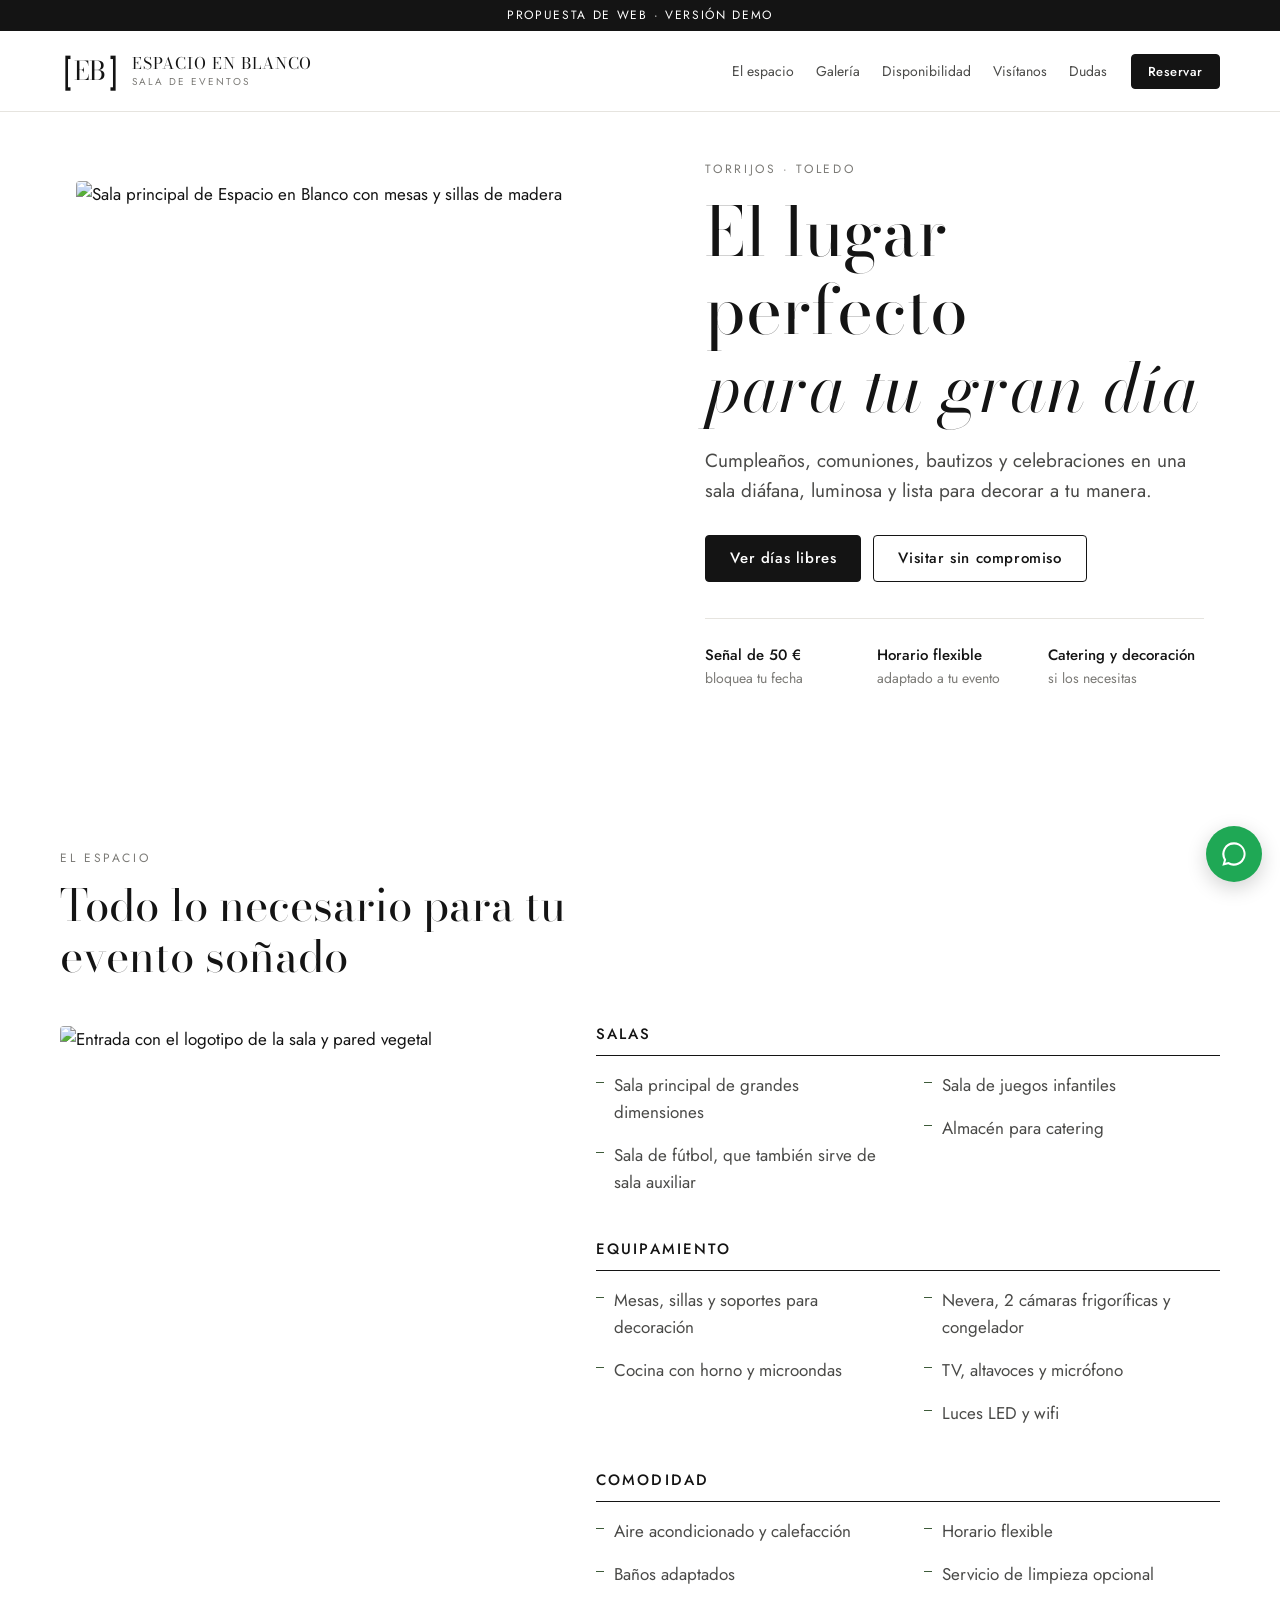
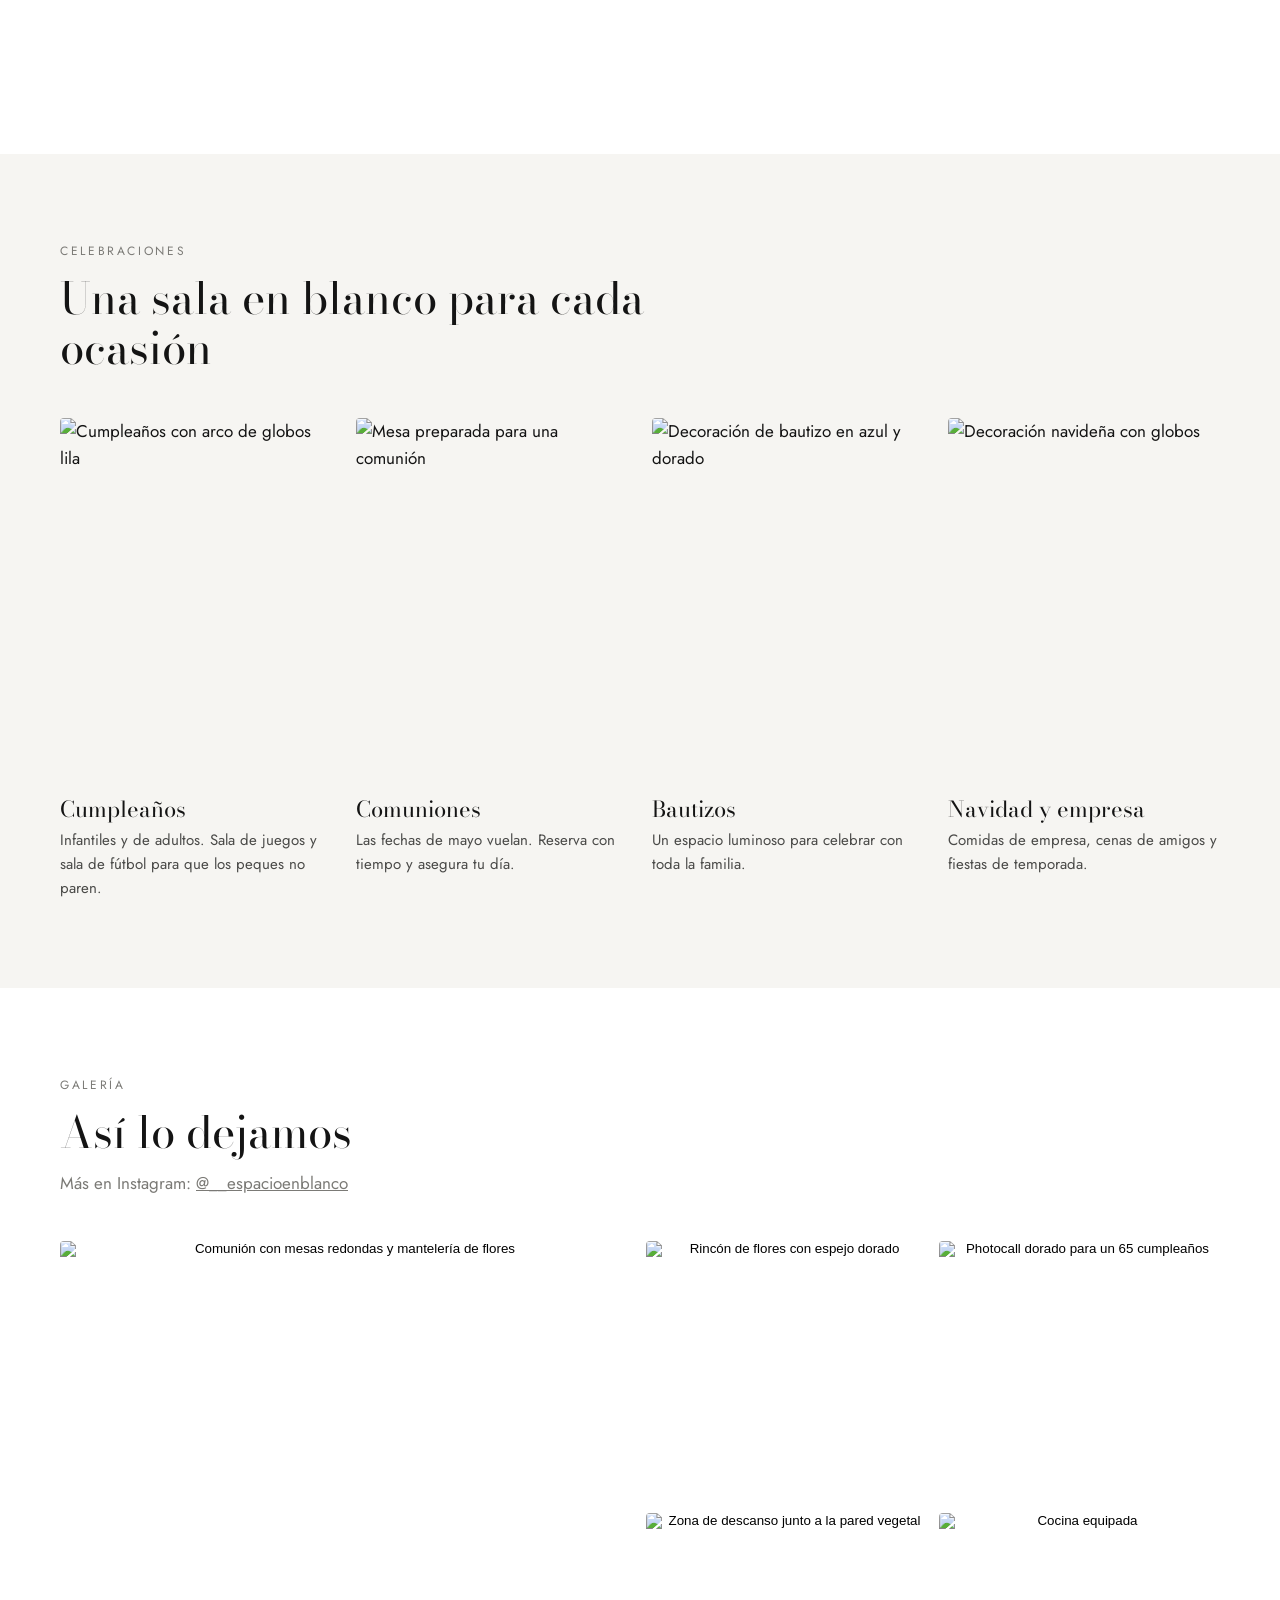
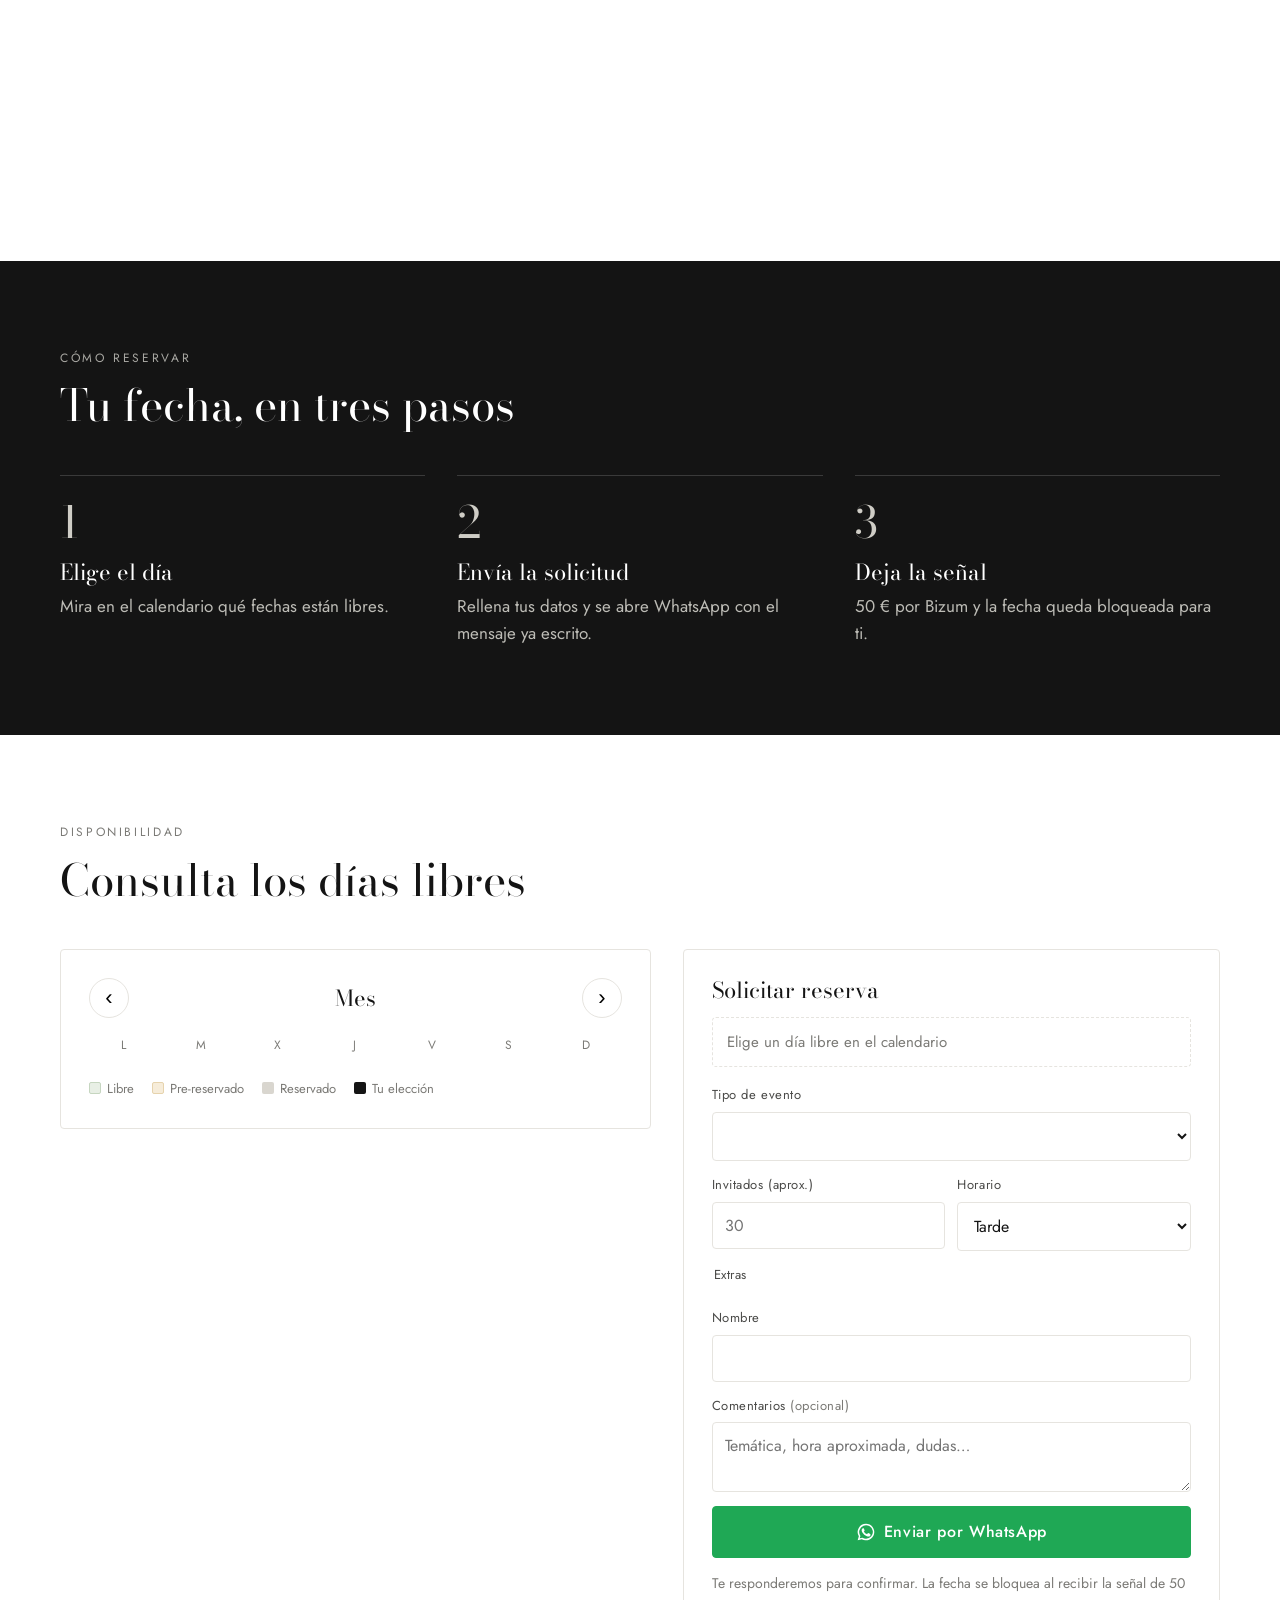
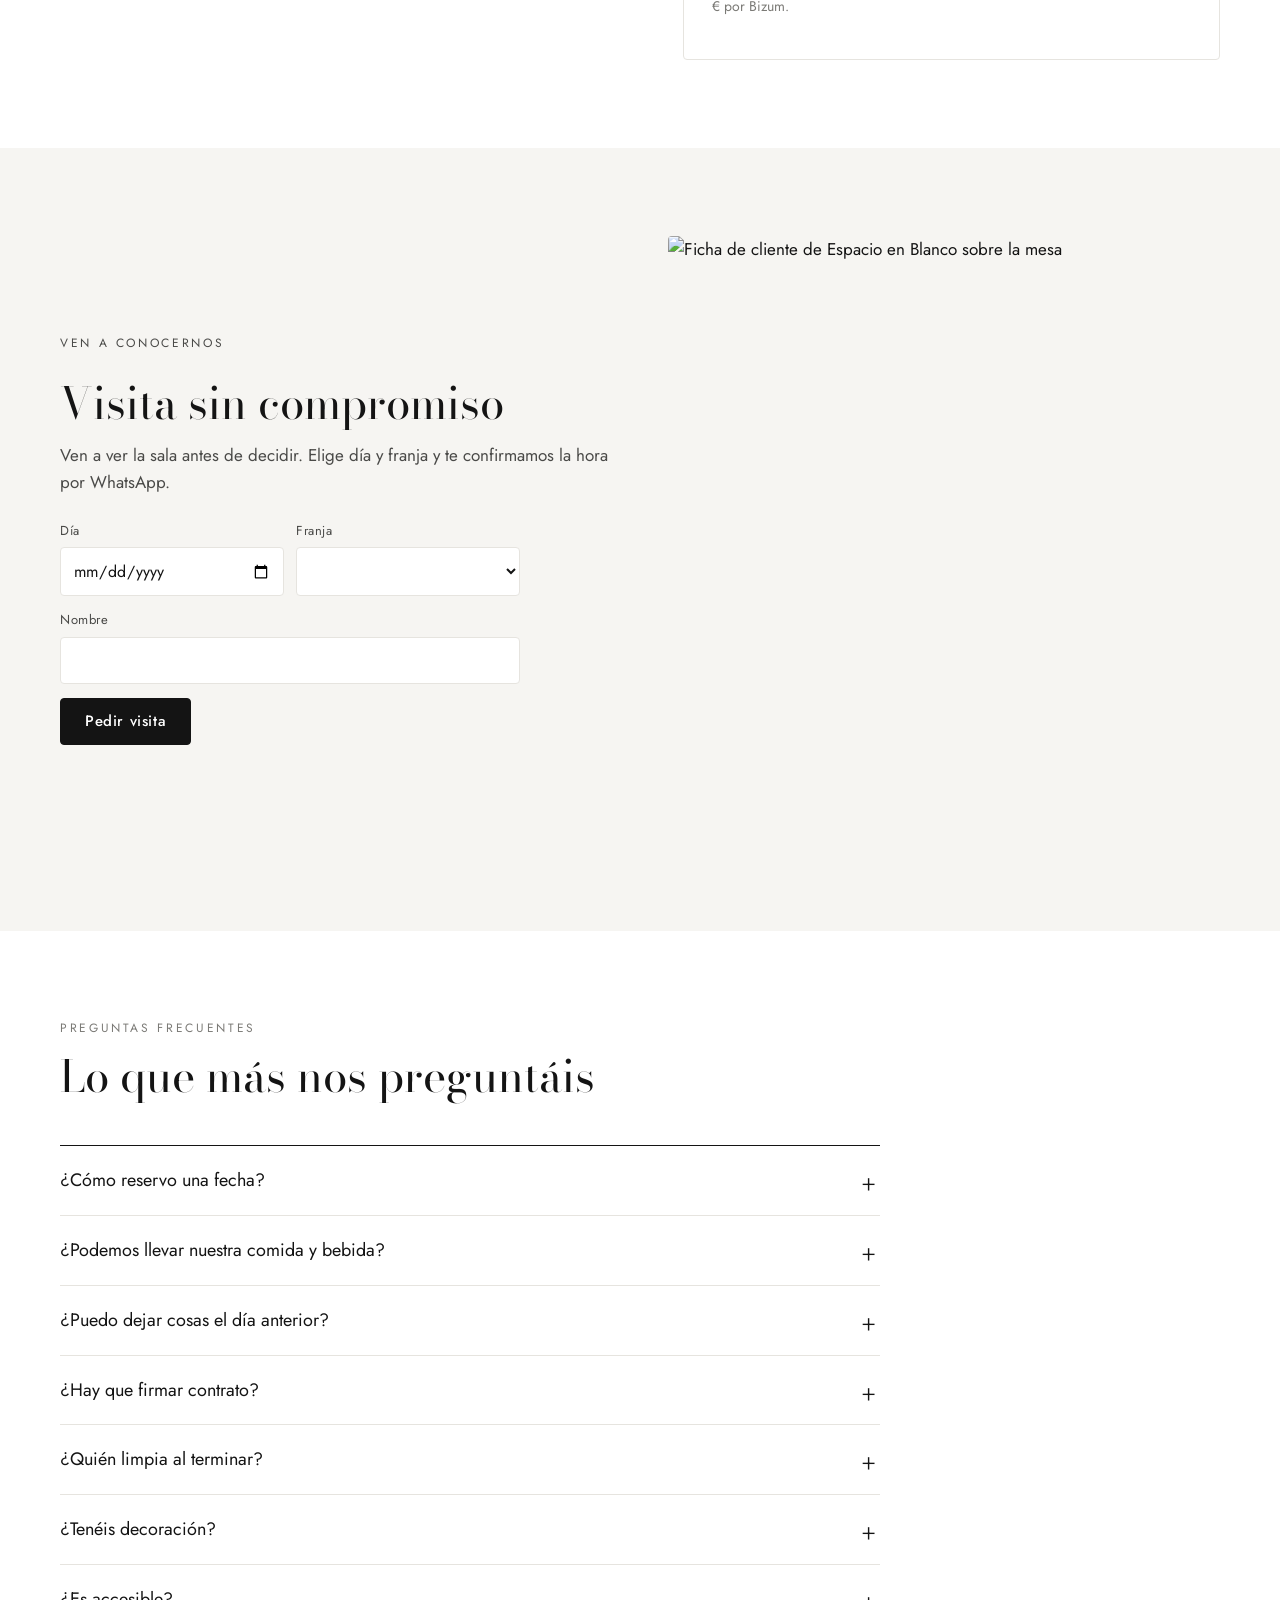
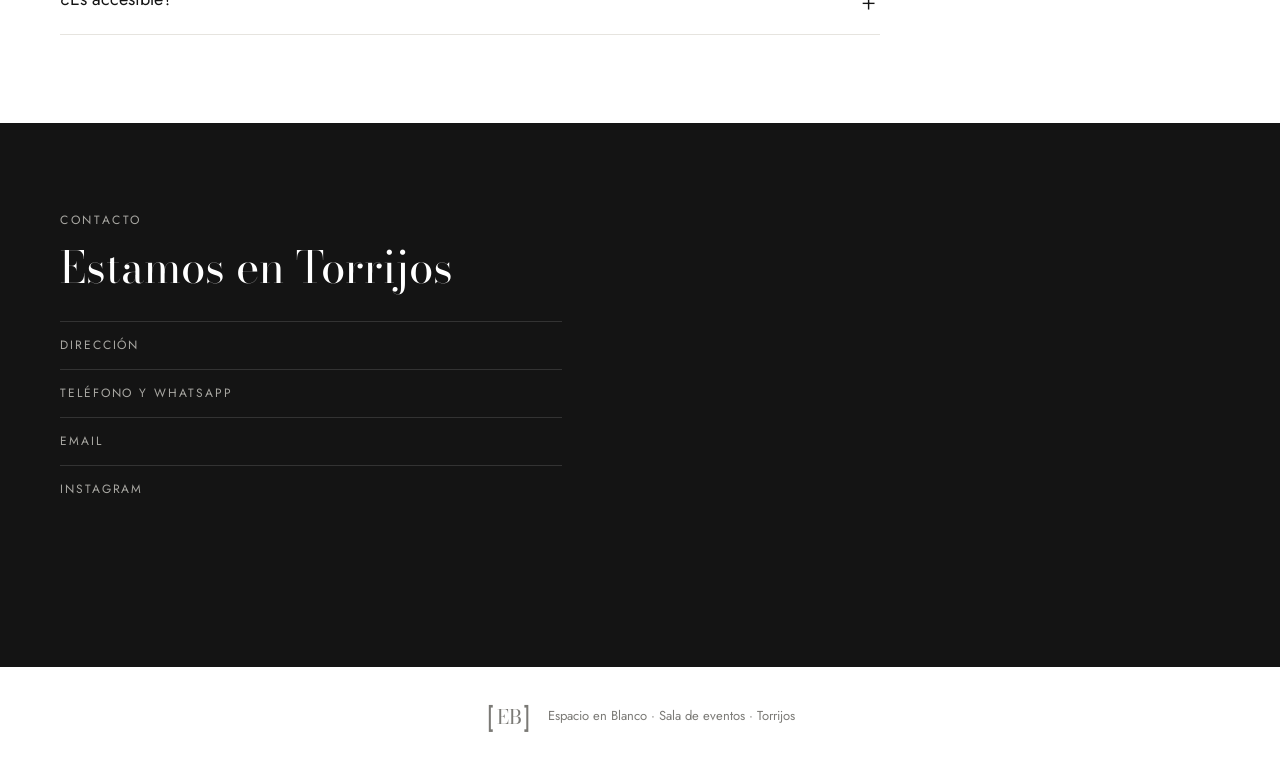
==== index.html @ 79f11a07 "Add files via upload" ====
<!doctype html>
<html lang="es">
<head>
  <meta charset="utf-8">
  <meta name="viewport" content="width=device-width, initial-scale=1">
  <title>Espacio en Blanco · Sala de eventos en Torrijos</title>
  <meta name="description" content="Sala de eventos en Torrijos (Toledo) para cumpleaños, comuniones, bautizos y celebraciones. Consulta los días libres y reserva por WhatsApp.">
  <meta property="og:title" content="Espacio en Blanco · Sala de eventos en Torrijos">
  <meta property="og:description" content="Consulta los días libres y reserva tu fecha por WhatsApp.">
  <meta property="og:image" content="img/entrada.jpg">
  <link rel="icon" href="data:image/svg+xml,%3Csvg xmlns='http://www.w3.org/2000/svg' viewBox='0 0 64 64'%3E%3Crect width='64' height='64' fill='white'/%3E%3Cpath d='M14 10h10v6h-4v32h4v6H14zM50 10H40v6h4v32h-4v6h10z' fill='%23111'/%3E%3C/svg%3E">
  <link rel="preconnect" href="https://fonts.googleapis.com">
  <link rel="preconnect" href="https://fonts.gstatic.com" crossorigin>
  <link href="https://fonts.googleapis.com/css2?family=Bodoni+Moda:ital,opsz,wght@0,6..96,400;0,6..96,500;1,6..96,400&family=Jost:wght@300;400;500&display=swap" rel="stylesheet">
  <link rel="stylesheet" href="styles.css">
</head>
<body>

  <div class="demo-bar" id="demoBar">Propuesta de web · versión demo</div>

  <header class="top">
    <a href="#inicio" class="brand" aria-label="Espacio en Blanco, inicio">
      <span class="brand-mark"><span class="br">[</span>EB<span class="br">]</span></span>
      <span class="brand-text">Espacio en Blanco<small>Sala de eventos</small></span>
    </a>
    <nav class="nav" id="nav">
      <a href="#espacio">El espacio</a>
      <a href="#galeria">Galería</a>
      <a href="#disponibilidad">Disponibilidad</a>
      <a href="#visita">Visítanos</a>
      <a href="#faq">Dudas</a>
    </nav>
    <a href="#disponibilidad" class="btn btn-dark btn-sm">Reservar</a>
  </header>

  <main>
    <!-- HERO -->
    <section class="hero" id="inicio">
      <div class="hero-img"><img src="img/sala-principal.jpg" alt="Sala principal de Espacio en Blanco con mesas y sillas de madera"></div>
      <div class="hero-copy">
        <p class="eyebrow">Torrijos · Toledo</p>
        <h1>El lugar perfecto<br><em>para tu gran día</em></h1>
        <p class="lead">Cumpleaños, comuniones, bautizos y celebraciones en una sala diáfana, luminosa y lista para decorar a tu manera.</p>
        <div class="hero-ctas">
          <a href="#disponibilidad" class="btn btn-dark">Ver días libres</a>
          <a href="#visita" class="btn btn-line">Visitar sin compromiso</a>
        </div>
        <ul class="hero-facts">
          <li><strong>Señal de <span data-senal>50</span> €</strong>bloquea tu fecha</li>
          <li><strong>Horario flexible</strong>adaptado a tu evento</li>
          <li><strong>Catering y decoración</strong>si los necesitas</li>
        </ul>
      </div>
    </section>

    <!-- EL ESPACIO -->
    <section class="section" id="espacio">
      <div class="section-head">
        <p class="eyebrow">El espacio</p>
        <h2>Todo lo necesario para tu evento soñado</h2>
      </div>
      <div class="espacio-grid">
        <figure class="espacio-photo"><img src="img/entrada.jpg" alt="Entrada con el logotipo de la sala y pared vegetal" loading="lazy"></figure>
        <div class="features">
          <div class="feature-group">
            <h3>Salas</h3>
            <ul>
              <li>Sala principal de grandes dimensiones</li>
              <li>Sala de fútbol, que también sirve de sala auxiliar</li>
              <li>Sala de juegos infantiles</li>
              <li>Almacén para catering</li>
            </ul>
          </div>
          <div class="feature-group">
            <h3>Equipamiento</h3>
            <ul>
              <li>Mesas, sillas y soportes para decoración</li>
              <li>Cocina con horno y microondas</li>
              <li>Nevera, 2 cámaras frigoríficas y congelador</li>
              <li>TV, altavoces y micrófono</li>
              <li>Luces LED y wifi</li>
            </ul>
          </div>
          <div class="feature-group">
            <h3>Comodidad</h3>
            <ul>
              <li>Aire acondicionado y calefacción</li>
              <li>Baños adaptados</li>
              <li>Horario flexible</li>
              <li>Servicio de limpieza opcional</li>
            </ul>
          </div>
        </div>
      </div>
    </section>

    <!-- EVENTOS -->
    <section class="section section-tint">
      <div class="section-head">
        <p class="eyebrow">Celebraciones</p>
        <h2>Una sala en blanco para cada ocasión</h2>
      </div>
      <div class="eventos">
        <article class="evento">
          <img src="img/cumple-lila.jpg" alt="Cumpleaños con arco de globos lila" loading="lazy">
          <h3>Cumpleaños</h3>
          <p>Infantiles y de adultos. Sala de juegos y sala de fútbol para que los peques no paren.</p>
        </article>
        <article class="evento">
          <img src="img/mesa-comunion.jpg" alt="Mesa preparada para una comunión" loading="lazy">
          <h3>Comuniones</h3>
          <p>Las fechas de mayo vuelan. Reserva con tiempo y asegura tu día.</p>
        </article>
        <article class="evento">
          <img src="img/bautizo.jpg" alt="Decoración de bautizo en azul y dorado" loading="lazy">
          <h3>Bautizos</h3>
          <p>Un espacio luminoso para celebrar con toda la familia.</p>
        </article>
        <article class="evento">
          <img src="img/navidad.jpg" alt="Decoración navideña con globos" loading="lazy">
          <h3>Navidad y empresa</h3>
          <p>Comidas de empresa, cenas de amigos y fiestas de temporada.</p>
        </article>
      </div>
    </section>

    <!-- GALERÍA -->
    <section class="section" id="galeria">
      <div class="section-head">
        <p class="eyebrow">Galería</p>
        <h2>Así lo dejamos</h2>
        <p class="muted">Más en Instagram: <a href="https://www.instagram.com/__espacioenblanco" target="_blank" rel="noopener">@__espacioenblanco</a></p>
      </div>
      <div class="gallery" id="gallery">
        <button class="g g-wide" data-full="img/comunion-mesas.jpg"><img src="img/comunion-mesas.jpg" alt="Comunión con mesas redondas y mantelería de flores" loading="lazy"></button>
        <button class="g" data-full="img/rincon-flores.jpg"><img src="img/rincon-flores.jpg" alt="Rincón de flores con espejo dorado" loading="lazy"></button>
        <button class="g" data-full="img/65-cumple.jpg"><img src="img/65-cumple.jpg" alt="Photocall dorado para un 65 cumpleaños" loading="lazy"></button>
        <button class="g" data-full="img/pared-verde.jpg"><img src="img/pared-verde.jpg" alt="Zona de descanso junto a la pared vegetal" loading="lazy"></button>
        <button class="g" data-full="img/cocina.jpg"><img src="img/cocina.jpg" alt="Cocina equipada" loading="lazy"></button>
      </div>
    </section>

    <!-- CÓMO RESERVAR -->
    <section class="section section-dark">
      <div class="section-head">
        <p class="eyebrow">Cómo reservar</p>
        <h2>Tu fecha, en tres pasos</h2>
      </div>
      <ol class="steps">
        <li><span class="num">1</span><h3>Elige el día</h3><p>Mira en el calendario qué fechas están libres.</p></li>
        <li><span class="num">2</span><h3>Envía la solicitud</h3><p>Rellena tus datos y se abre WhatsApp con el mensaje ya escrito.</p></li>
        <li><span class="num">3</span><h3>Deja la señal</h3><p><span data-senal>50</span> € por Bizum y la fecha queda bloqueada para ti.</p></li>
      </ol>
    </section>

    <!-- DISPONIBILIDAD + RESERVA -->
    <section class="section" id="disponibilidad">
      <div class="section-head">
        <p class="eyebrow">Disponibilidad</p>
        <h2>Consulta los días libres</h2>
      </div>

      <div class="booking">
        <div class="cal-card">
          <div class="cal-head">
            <button class="cal-nav" id="prevMonth" aria-label="Mes anterior">‹</button>
            <h3 id="calTitle">Mes</h3>
            <button class="cal-nav" id="nextMonth" aria-label="Mes siguiente">›</button>
          </div>
          <div class="cal-grid cal-dow">
            <span>L</span><span>M</span><span>X</span><span>J</span><span>V</span><span>S</span><span>D</span>
          </div>
          <div class="cal-grid" id="calDays" role="grid"></div>
          <div class="cal-legend">
            <span><i class="dot free"></i>Libre</span>
            <span><i class="dot hold"></i>Pre-reservado</span>
            <span><i class="dot busy"></i>Reservado</span>
            <span><i class="dot sel"></i>Tu elección</span>
          </div>
          <p class="cal-status" id="calStatus" aria-live="polite"></p>
        </div>

        <form class="form-card" id="bookingForm" novalidate>
          <h3>Solicitar reserva</h3>
          <div class="chosen" id="chosenDate">Elige un día libre en el calendario</div>

          <label>Tipo de evento
            <select name="tipo" id="tipo" required></select>
          </label>
          <div class="row2">
            <label>Invitados (aprox.)
              <input type="number" name="invitados" min="1" max="300" inputmode="numeric" placeholder="30" required>
            </label>
            <label>Horario
              <select name="horario">
                <option>Mañana</option><option selected>Tarde</option><option>Noche</option><option>Todo el día</option>
              </select>
            </label>
          </div>

          <fieldset>
            <legend>Extras</legend>
            <div id="extras"></div>
          </fieldset>

          <label>Nombre
            <input type="text" name="nombre" autocomplete="name" required>
          </label>
          <label>Comentarios <span class="opt">(opcional)</span>
            <textarea name="comentarios" rows="2" placeholder="Temática, hora aproximada, dudas…"></textarea>
          </label>

          <p class="form-error" id="formError" role="alert"></p>
          <button type="submit" class="btn btn-wa">
            <svg viewBox="0 0 24 24" aria-hidden="true"><path fill="currentColor" d="M12 2a10 10 0 0 0-8.6 15.1L2 22l5-1.3A10 10 0 1 0 12 2Zm0 18.2a8.2 8.2 0 0 1-4.2-1.2l-.3-.2-3 .8.8-2.9-.2-.3A8.2 8.2 0 1 1 12 20.2Zm4.5-6.1c-.2-.1-1.5-.7-1.7-.8-.2-.1-.4-.1-.6.1l-.8 1c-.1.2-.3.2-.5.1a6.7 6.7 0 0 1-3.3-2.9c-.3-.4.2-.4.7-1.4.1-.2 0-.3 0-.4l-.8-1.8c-.2-.5-.4-.4-.6-.4h-.5a1 1 0 0 0-.7.3 3 3 0 0 0-.9 2.2 5.2 5.2 0 0 0 1.1 2.7 11.8 11.8 0 0 0 4.5 4c1.7.7 2.3.8 3.2.6.5-.1 1.5-.6 1.7-1.2.2-.6.2-1.1.1-1.2l-.4-.2Z"/></svg>
            Enviar por WhatsApp
          </button>
          <p class="small muted">Te responderemos para confirmar. La fecha se bloquea al recibir la señal de <span data-senal>50</span> € por Bizum.</p>
        </form>
      </div>
    </section>

    <!-- VISITA -->
    <section class="section section-tint" id="visita">
      <div class="visita">
        <div>
          <p class="eyebrow">Ven a conocernos</p>
          <h2>Visita sin compromiso</h2>
          <p>Ven a ver la sala antes de decidir. Elige día y franja y te confirmamos la hora por WhatsApp.</p>
          <form class="visit-form" id="visitForm">
            <div class="row2">
              <label>Día
                <input type="date" name="dia" id="visitDate" required>
              </label>
              <label>Franja
                <select name="franja" id="visitSlot"></select>
              </label>
            </div>
            <label>Nombre
              <input type="text" name="nombre" autocomplete="name" required>
            </label>
            <button type="submit" class="btn btn-dark">Pedir visita</button>
          </form>
        </div>
        <figure><img src="img/contrato.jpg" alt="Ficha de cliente de Espacio en Blanco sobre la mesa" loading="lazy"></figure>
      </div>
    </section>

    <!-- FAQ -->
    <section class="section" id="faq">
      <div class="section-head">
        <p class="eyebrow">Preguntas frecuentes</p>
        <h2>Lo que más nos preguntáis</h2>
      </div>
      <div class="faq">
        <details><summary>¿Cómo reservo una fecha?</summary><p>Elige un día libre en el calendario y envía la solicitud. Se abre WhatsApp con tus datos. Al recibir la señal de <span data-senal>50</span> € por Bizum, la fecha queda bloqueada para ti.</p></details>
        <details><summary>¿Podemos llevar nuestra comida y bebida?</summary><p>Sí. Tienes cocina con horno y microondas, nevera, dos cámaras frigoríficas y congelador. Si lo prefieres, te ponemos en contacto con nuestro catering colaborador.</p></details>
        <details><summary>¿Puedo dejar cosas el día anterior?</summary><p>Sí, puedes usar el almacén la víspera. Márcalo como extra al reservar y lo dejamos anotado.</p></details>
        <details><summary>¿Hay que firmar contrato?</summary><p>Sí, hacemos las cosas bien: firmamos una ficha de cliente y contrato con los datos del evento.</p></details>
        <details><summary>¿Quién limpia al terminar?</summary><p>Puedes contratar nuestro servicio de limpieza para olvidarte de recoger.</p></details>
        <details><summary>¿Tenéis decoración?</summary><p>Sí. Tenemos soportes para decoración y montamos arcos de globos, photocalls y temáticas. Pídelo al reservar.</p></details>
        <details><summary>¿Es accesible?</summary><p>Sí, los baños están adaptados para personas con movilidad reducida.</p></details>
      </div>
    </section>

    <!-- CONTACTO -->
    <section class="section section-dark contacto" id="contacto">
      <div class="contacto-grid">
        <div>
          <p class="eyebrow">Contacto</p>
          <h2>Estamos en Torrijos</h2>
          <ul class="contact-list">
            <li><span>Dirección</span><a data-maps target="_blank" rel="noopener" href="#"><span data-dir></span></a></li>
            <li><span>Teléfono y WhatsApp</span><a data-tel href="#"></a></li>
            <li><span>Email</span><a data-mail href="#"></a></li>
            <li><span>Instagram</span><a data-ig target="_blank" rel="noopener" href="#"></a></li>
          </ul>
        </div>
        <div class="map">
          <iframe title="Mapa de Espacio en Blanco" loading="lazy" referrerpolicy="no-referrer-when-downgrade"
            src="https://www.google.com/maps?q=C%2F%20Oca%C3%B1a%201%2C%2045500%20Torrijos%2C%20Toledo&output=embed"></iframe>
        </div>
      </div>
    </section>
  </main>

  <footer class="foot">
    <span class="brand-mark sm"><span class="br">[</span>EB<span class="br">]</span></span>
    <p>Espacio en Blanco · Sala de eventos · Torrijos</p>
  </footer>

  <a class="wa-float" id="waFloat" href="#" aria-label="Escríbenos por WhatsApp" target="_blank" rel="noopener">
    <svg viewBox="0 0 24 24" aria-hidden="true"><path fill="currentColor" d="M12 2a10 10 0 0 0-8.6 15.1L2 22l5-1.3A10 10 0 1 0 12 2Zm0 18.2a8.2 8.2 0 0 1-4.2-1.2l-.3-.2-3 .8.8-2.9-.2-.3A8.2 8.2 0 1 1 12 20.2Z"/></svg>
  </a>

  <dialog class="lightbox" id="lightbox">
    <button class="lb-close" aria-label="Cerrar">×</button>
    <img alt="">
  </dialog>

  <script src="config.js"></script>
  <script src="app.js"></script>
</body>
</html>
---- styles.css ----
:root {
  --ink: #141414;
  --ink-2: #4a4a48;
  --muted: #7b7a76;
  --paper: #ffffff;
  --tint: #f6f5f2;
  --line: #e6e4df;
  --green: #3e5b3a;
  --green-soft: #e8efe5;
  --busy: #d9d6cf;
  --wa: #1fa855;
  --serif: "Bodoni Moda", "Didot", Georgia, serif;
  --sans: "Jost", system-ui, -apple-system, "Segoe UI", sans-serif;
  --radius: 4px;
  --max: 1160px;
}

* { box-sizing: border-box; }
html { scroll-behavior: smooth; scroll-padding-top: 88px; }
body {
  margin: 0;
  font-family: var(--sans);
  font-weight: 400;
  font-size: 17px;
  line-height: 1.6;
  color: var(--ink);
  background: var(--paper);
  -webkit-font-smoothing: antialiased;
}
img { display: block; max-width: 100%; }
a { color: inherit; }
h1, h2, h3 { font-family: var(--serif); font-weight: 400; line-height: 1.15; margin: 0; }
h2 { font-size: clamp(28px, 4.5vw, 44px); }
h3 { font-size: 22px; }
em { font-style: italic; }
.muted { color: var(--muted); }
.small { font-size: 14px; }
.eyebrow {
  font-size: 12px; letter-spacing: .22em; text-transform: uppercase;
  color: var(--muted); margin: 0 0 12px;
}

/* Demo bar */
.demo-bar {
  background: var(--ink); color: #fff; text-align: center;
  font-size: 12px; letter-spacing: .14em; text-transform: uppercase; padding: 6px 16px;
}
.demo-bar[hidden] { display: none; }

/* Header */
.top {
  position: sticky; top: 0; z-index: 20;
  display: flex; align-items: center; gap: 24px;
  padding: 12px max(16px, calc((100% - var(--max)) / 2));
  background: rgba(255,255,255,.94); backdrop-filter: blur(8px);
  border-bottom: 1px solid var(--line);
}
.brand { display: flex; align-items: center; gap: 12px; text-decoration: none; }
.brand-mark { font-family: var(--serif); font-size: 26px; letter-spacing: .02em; display: inline-flex; align-items: center; }
.brand-mark .br { font-family: var(--sans); font-weight: 500; font-size: 1.35em; transform: scaleX(.7); margin: 0 1px; }
.brand-mark.sm { font-size: 20px; }
.brand-text { font-family: var(--serif); font-size: 16px; line-height: 1.1; text-transform: uppercase; letter-spacing: .06em; }
.brand-text small { display: block; font-family: var(--sans); font-size: 10px; letter-spacing: .2em; color: var(--muted); margin-top: 3px; }
.nav { display: flex; gap: 22px; margin-left: auto; }
.nav a { text-decoration: none; font-size: 14px; color: var(--ink-2); }
.nav a:hover { color: var(--ink); }

/* Buttons */
.btn {
  display: inline-flex; align-items: center; justify-content: center; gap: 8px;
  font: 500 15px/1 var(--sans); letter-spacing: .04em;
  padding: 15px 24px; border-radius: var(--radius); border: 1px solid var(--ink);
  text-decoration: none; cursor: pointer; transition: background .15s, color .15s;
}
.btn-sm { padding: 10px 16px; font-size: 13px; }
.btn-dark { background: var(--ink); color: #fff; }
.btn-dark:hover { background: #333; }
.btn-line { background: transparent; color: var(--ink); }
.btn-line:hover { background: var(--ink); color: #fff; }
.btn-wa { background: var(--wa); border-color: var(--wa); color: #fff; width: 100%; font-size: 16px; }
.btn-wa:hover { background: #188b46; }
.btn-wa svg { width: 20px; height: 20px; }

/* Hero */
.hero {
  display: grid; grid-template-columns: 1.15fr 1fr; gap: 56px; align-items: center;
  max-width: var(--max); margin: 0 auto; padding: 48px 16px 72px;
}
.hero-img img { width: 100%; aspect-ratio: 4/3.4; object-fit: cover; border-radius: var(--radius); }
.hero h1 { font-size: clamp(40px, 6vw, 68px); margin-bottom: 20px; }
.hero h1 em { display: inline-block; }
.lead { font-size: 19px; color: var(--ink-2); max-width: 30em; margin: 0 0 28px; }
.hero-ctas { display: flex; flex-wrap: wrap; gap: 12px; margin-bottom: 36px; }
.hero-facts { list-style: none; margin: 0; padding: 24px 0 0; border-top: 1px solid var(--line); display: grid; grid-template-columns: repeat(3, 1fr); gap: 16px; }
.hero-facts li { font-size: 14px; color: var(--muted); }
.hero-facts strong { display: block; color: var(--ink); font-weight: 500; font-size: 15px; }

/* Sections */
.section { padding: 88px max(16px, calc((100% - var(--max)) / 2)); }
.section-tint { background: var(--tint); }
.section-dark { background: var(--ink); color: #fff; }
.section-dark .eyebrow { color: #a9a8a3; }
.section-head { margin-bottom: 44px; max-width: 640px; }
.section-head .muted { margin-top: 12px; }

/* Espacio */
.espacio-grid { display: grid; grid-template-columns: 1fr 1.3fr; gap: 56px; align-items: start; }
.espacio-photo img { width: 100%; aspect-ratio: 3/4; object-fit: cover; border-radius: var(--radius); }
.espacio-photo { margin: 0; }
.features { display: grid; gap: 36px; }
.feature-group h3 { font-size: 15px; font-family: var(--sans); font-weight: 500; letter-spacing: .14em; text-transform: uppercase; padding-bottom: 12px; border-bottom: 1px solid var(--ink); margin-bottom: 8px; }
.feature-group ul { list-style: none; padding: 0; margin: 0; columns: 2; column-gap: 32px; }
.feature-group li { padding: 8px 0 8px 18px; position: relative; break-inside: avoid; color: var(--ink-2); }
.feature-group li::before { content: ""; position: absolute; left: 0; top: 18px; width: 8px; height: 1px; background: var(--green); }

/* Eventos */
.eventos { display: grid; grid-template-columns: repeat(4, 1fr); gap: 24px; }
.evento img { width: 100%; aspect-ratio: 3/4; object-fit: cover; border-radius: var(--radius); margin-bottom: 16px; }
.evento h3 { margin-bottom: 6px; }
.evento p { margin: 0; color: var(--ink-2); font-size: 15px; }

/* Gallery */
.gallery { display: grid; grid-template-columns: repeat(4, 1fr); grid-auto-rows: 260px; gap: 12px; }
.g { padding: 0; border: 0; background: none; cursor: zoom-in; overflow: hidden; border-radius: var(--radius); }
.g img { width: 100%; height: 100%; object-fit: cover; transition: transform .4s; }
.g:hover img { transform: scale(1.03); }
.g-wide { grid-column: span 2; grid-row: span 2; }
.lightbox { border: 0; padding: 0; background: transparent; max-width: 92vw; max-height: 92vh; }
.lightbox::backdrop { background: rgba(10,10,10,.88); }
.lightbox img { max-width: 92vw; max-height: 88vh; object-fit: contain; }
.lb-close { position: fixed; top: 16px; right: 20px; font-size: 36px; color: #fff; background: none; border: 0; cursor: pointer; line-height: 1; }

/* Steps */
.steps { list-style: none; padding: 0; margin: 0; display: grid; grid-template-columns: repeat(3, 1fr); gap: 32px; }
.steps li { border-top: 1px solid #3a3a3a; padding-top: 24px; }
.steps .num { font-family: var(--serif); font-size: 44px; line-height: 1; display: block; margin-bottom: 16px; color: #cfcdc6; }
.steps h3 { margin-bottom: 8px; }
.steps p { margin: 0; color: #bdbcb6; }

/* Booking */
.booking { display: grid; grid-template-columns: 1.1fr 1fr; gap: 32px; align-items: start; }
.cal-card, .form-card { border: 1px solid var(--line); border-radius: var(--radius); padding: 28px; background: #fff; }
.cal-head { display: flex; align-items: center; justify-content: space-between; margin-bottom: 18px; }
.cal-head h3 { }
.cal-nav { width: 40px; height: 40px; border: 1px solid var(--line); background: #fff; border-radius: 50%; font-size: 22px; cursor: pointer; line-height: 1; }
.cal-nav:hover:not(:disabled) { border-color: var(--ink); }
.cal-nav:disabled { opacity: .3; cursor: default; }
.cal-grid { display: grid; grid-template-columns: repeat(7, 1fr); gap: 6px; }
.cal-dow span { text-align: center; font-size: 12px; letter-spacing: .1em; color: var(--muted); padding-bottom: 6px; }
.day {
  aspect-ratio: 1; display: flex; align-items: center; justify-content: center;
  border-radius: var(--radius); font: 400 15px var(--sans); border: 1px solid transparent; background: none; color: var(--ink);
}
.day.free { background: var(--green-soft); color: var(--green); cursor: pointer; border-color: #d5e2d0; }
.day.free:hover { border-color: var(--green); }
.day.busy { background: var(--busy); color: #8c8a84; text-decoration: line-through; }
.day.hold { background: #f6ecd9; color: #a07a35; }
.day.past { color: #c9c7c1; }
.day.today { font-weight: 500; }
.day.selected { background: var(--ink); color: #fff; border-color: var(--ink); }
.cal-legend { display: flex; gap: 18px; flex-wrap: wrap; margin-top: 18px; font-size: 13px; color: var(--muted); }
.dot { display: inline-block; width: 12px; height: 12px; border-radius: 2px; margin-right: 6px; vertical-align: -1px; }
.dot.free { background: var(--green-soft); border: 1px solid #c6d6c0; }
.dot.busy { background: var(--busy); }
.dot.hold { background: #f6ecd9; border: 1px solid #e6d3ad; }
.dot.sel { background: var(--ink); }

.cal-status { margin: 10px 0 0; font-size: 13px; color: var(--muted); }
.cal-status:empty { display: none; }
.form-card h3 { margin-bottom: 14px; }
.chosen { padding: 12px 14px; border: 1px dashed var(--line); border-radius: var(--radius); color: var(--muted); margin-bottom: 18px; font-size: 15px; }
.chosen.ok { border-style: solid; border-color: var(--ink); color: var(--ink); }
.chosen.warn { border-color: #c98a2b; color: #8a5a12; }
label { display: block; font-size: 13px; letter-spacing: .04em; color: var(--ink-2); margin-bottom: 14px; }
.opt { color: var(--muted); }
input, select, textarea {
  display: block; width: 100%; margin-top: 6px;
  font: 400 16px var(--sans); color: var(--ink);
  padding: 11px 12px; border: 1px solid var(--line); border-radius: var(--radius); background: #fff;
}
input:focus, select:focus, textarea:focus { outline: 2px solid var(--ink); outline-offset: -1px; border-color: var(--ink); }
.row2 { display: grid; grid-template-columns: 1fr 1fr; gap: 12px; }
fieldset { border: 0; padding: 0; margin: 0 0 14px; }
legend { font-size: 13px; letter-spacing: .04em; color: var(--ink-2); margin-bottom: 8px; }
.extra { display: flex; gap: 10px; align-items: flex-start; padding: 10px 0; border-bottom: 1px solid var(--line); margin: 0; cursor: pointer; }
.extra:last-child { border-bottom: 0; }
.extra input { width: 18px; height: 18px; margin: 3px 0 0; accent-color: var(--ink); flex: none; }
.extra strong { display: block; font-weight: 500; color: var(--ink); font-size: 15px; letter-spacing: 0; }
.extra small { color: var(--muted); font-size: 13px; letter-spacing: 0; }
.form-error { color: #b3261e; font-size: 14px; min-height: 0; margin: 0 0 10px; }
.form-error:empty { display: none; }

/* Visita */
.visita { display: grid; grid-template-columns: 1fr 1fr; gap: 56px; align-items: center; }
.visita h2 { margin-bottom: 14px; }
.visita > div > p { color: var(--ink-2); margin: 0 0 24px; }
.visita figure { margin: 0; }
.visita figure img { width: 100%; aspect-ratio: 4/4.4; object-fit: cover; border-radius: var(--radius); }
.visit-form { max-width: 460px; }

/* FAQ */
.faq { max-width: 820px; border-top: 1px solid var(--ink); }
.faq details { border-bottom: 1px solid var(--line); }
.faq summary { cursor: pointer; padding: 20px 36px 20px 0; font-size: 18px; list-style: none; position: relative; }
.faq summary::-webkit-details-marker { display: none; }
.faq summary::after { content: "+"; position: absolute; right: 4px; top: 16px; font-size: 26px; font-weight: 300; }
.faq details[open] summary::after { content: "–"; }
.faq details p { margin: 0 0 20px; color: var(--ink-2); max-width: 60ch; }

/* Contacto */
.contacto-grid { display: grid; grid-template-columns: 1fr 1.2fr; gap: 56px; align-items: start; }
.contacto h2 { margin-bottom: 28px; }
.contact-list { list-style: none; padding: 0; margin: 0; }
.contact-list li { padding: 14px 0; border-top: 1px solid #333; }
.contact-list li > span { display: block; font-size: 12px; letter-spacing: .16em; text-transform: uppercase; color: #a9a8a3; }
.contact-list a { text-decoration: none; font-size: 18px; word-break: break-word; }
.contact-list a:hover { text-decoration: underline; }
.map iframe { width: 100%; height: 360px; border: 0; border-radius: var(--radius); filter: grayscale(.9); }

/* Footer */
.foot { display: flex; align-items: center; justify-content: center; gap: 14px; padding: 28px 16px; font-size: 13px; color: var(--muted); }
.foot p { margin: 0; }

/* WhatsApp float */
.wa-float {
  position: fixed; right: 18px; bottom: 18px; z-index: 30;
  width: 56px; height: 56px; border-radius: 50%; background: var(--wa); color: #fff;
  display: flex; align-items: center; justify-content: center; box-shadow: 0 6px 20px rgba(0,0,0,.18);
}
.wa-float svg { width: 28px; height: 28px; }

/* Responsive */
@media (max-width: 960px) {
  .nav { display: none; }
  .top .btn { margin-left: auto; }
  .hero, .espacio-grid, .booking, .visita, .contacto-grid { grid-template-columns: 1fr; gap: 32px; }
  .hero { padding-top: 24px; }
  .hero-copy { order: -1; }
  .eventos { grid-template-columns: repeat(2, 1fr); }
  .gallery { grid-template-columns: repeat(2, 1fr); grid-auto-rows: 200px; }
  .espacio-photo img { aspect-ratio: 4/3; }
}
@media (max-width: 600px) {
  body { font-size: 16px; }
  .section { padding-top: 64px; padding-bottom: 64px; }
  .brand-text { display: none; }
  .hero-facts { grid-template-columns: 1fr; gap: 10px; }
  .hero-ctas .btn { flex: 1 1 100%; }
  .feature-group ul { columns: 1; }
  .eventos { gap: 16px; }
  .evento p { font-size: 14px; }
  .steps { grid-template-columns: 1fr; gap: 24px; }
  .cal-card, .form-card { padding: 18px; }
  .cal-grid { gap: 4px; }
  .day { font-size: 14px; }
  .gallery { grid-auto-rows: 160px; }
}
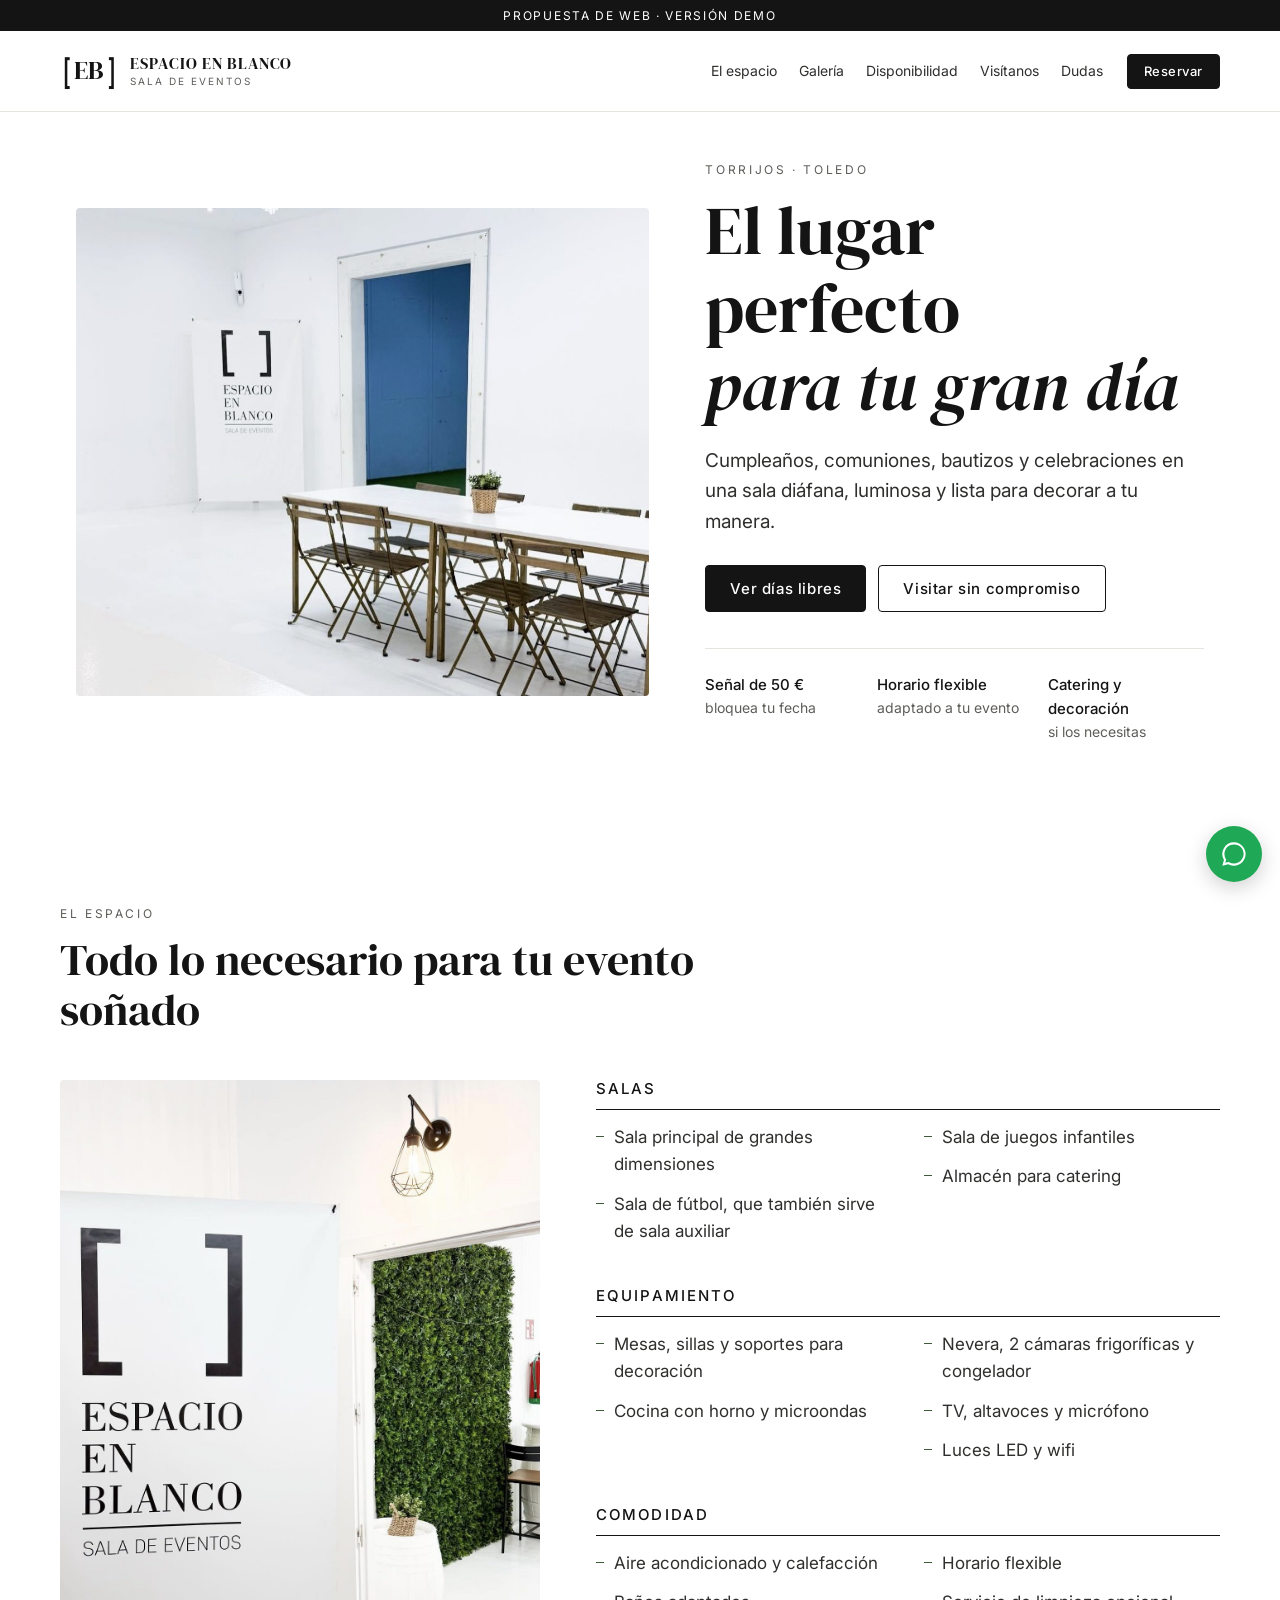
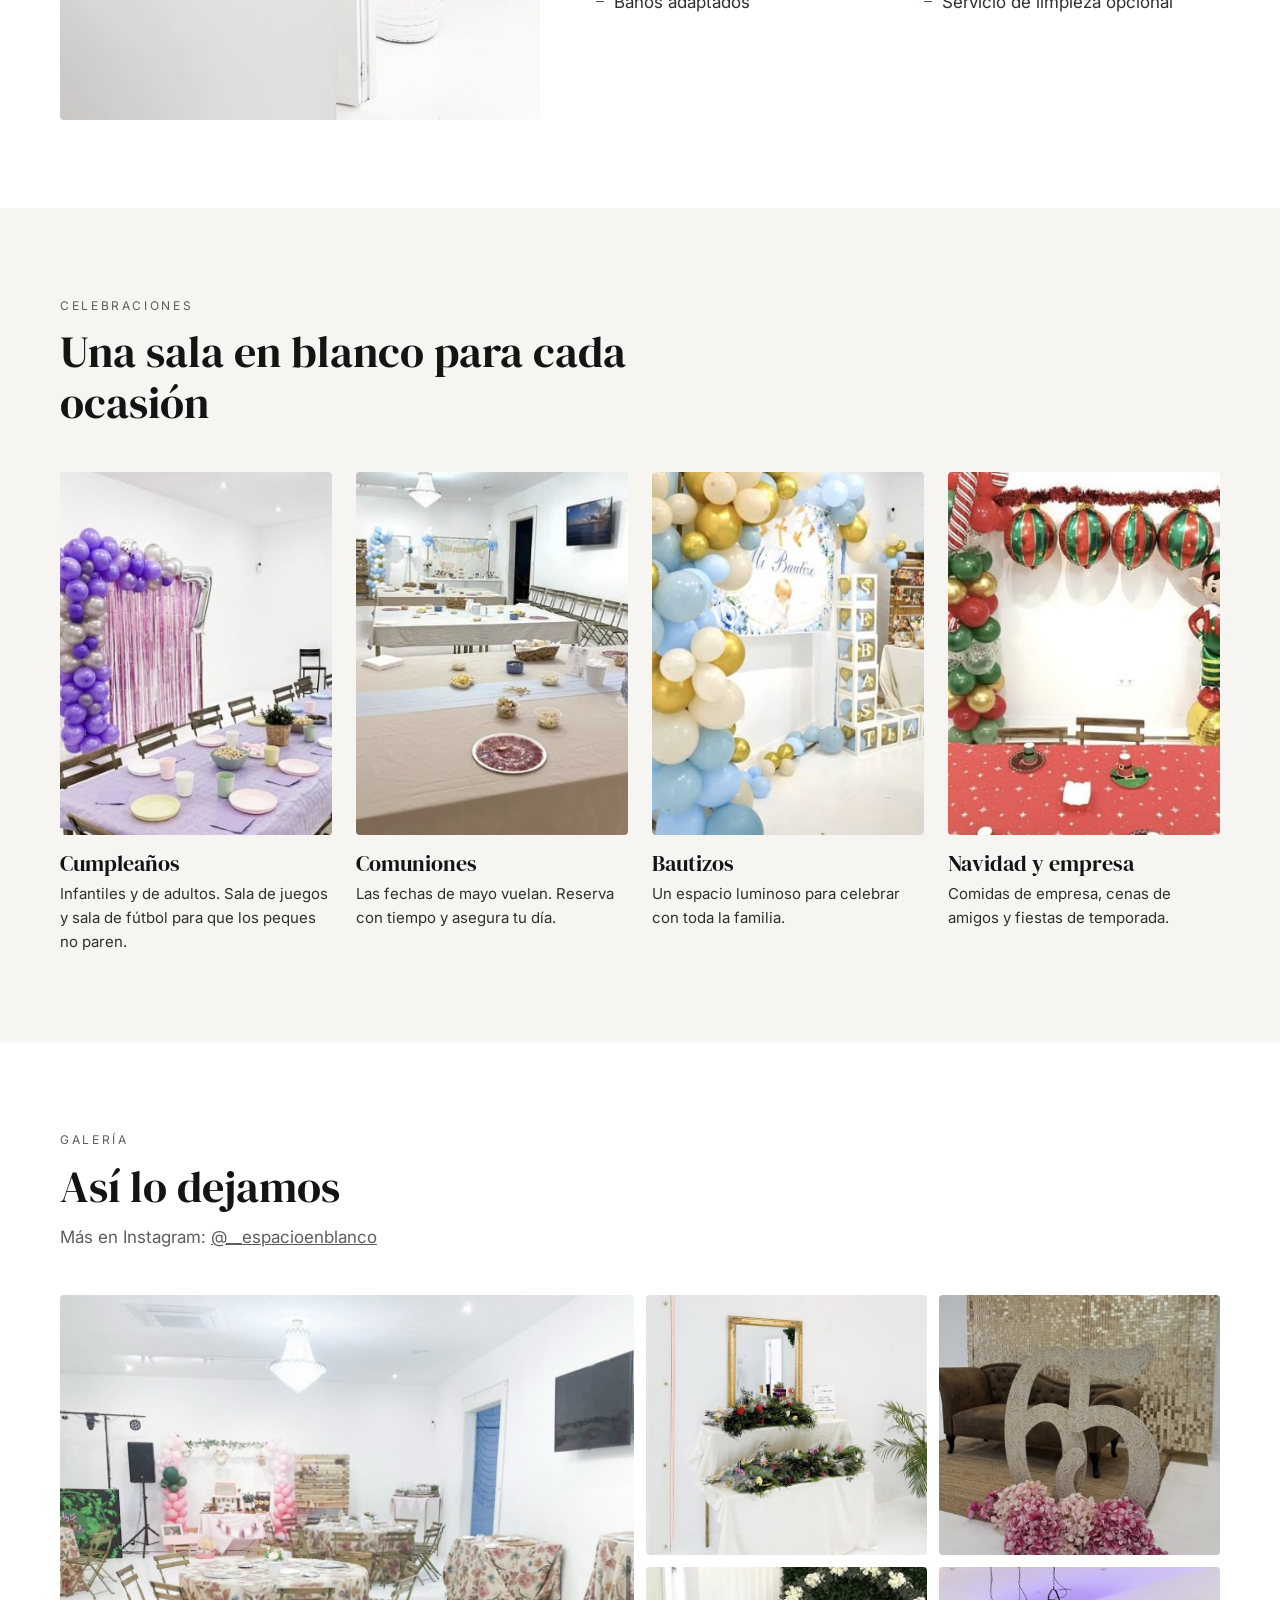
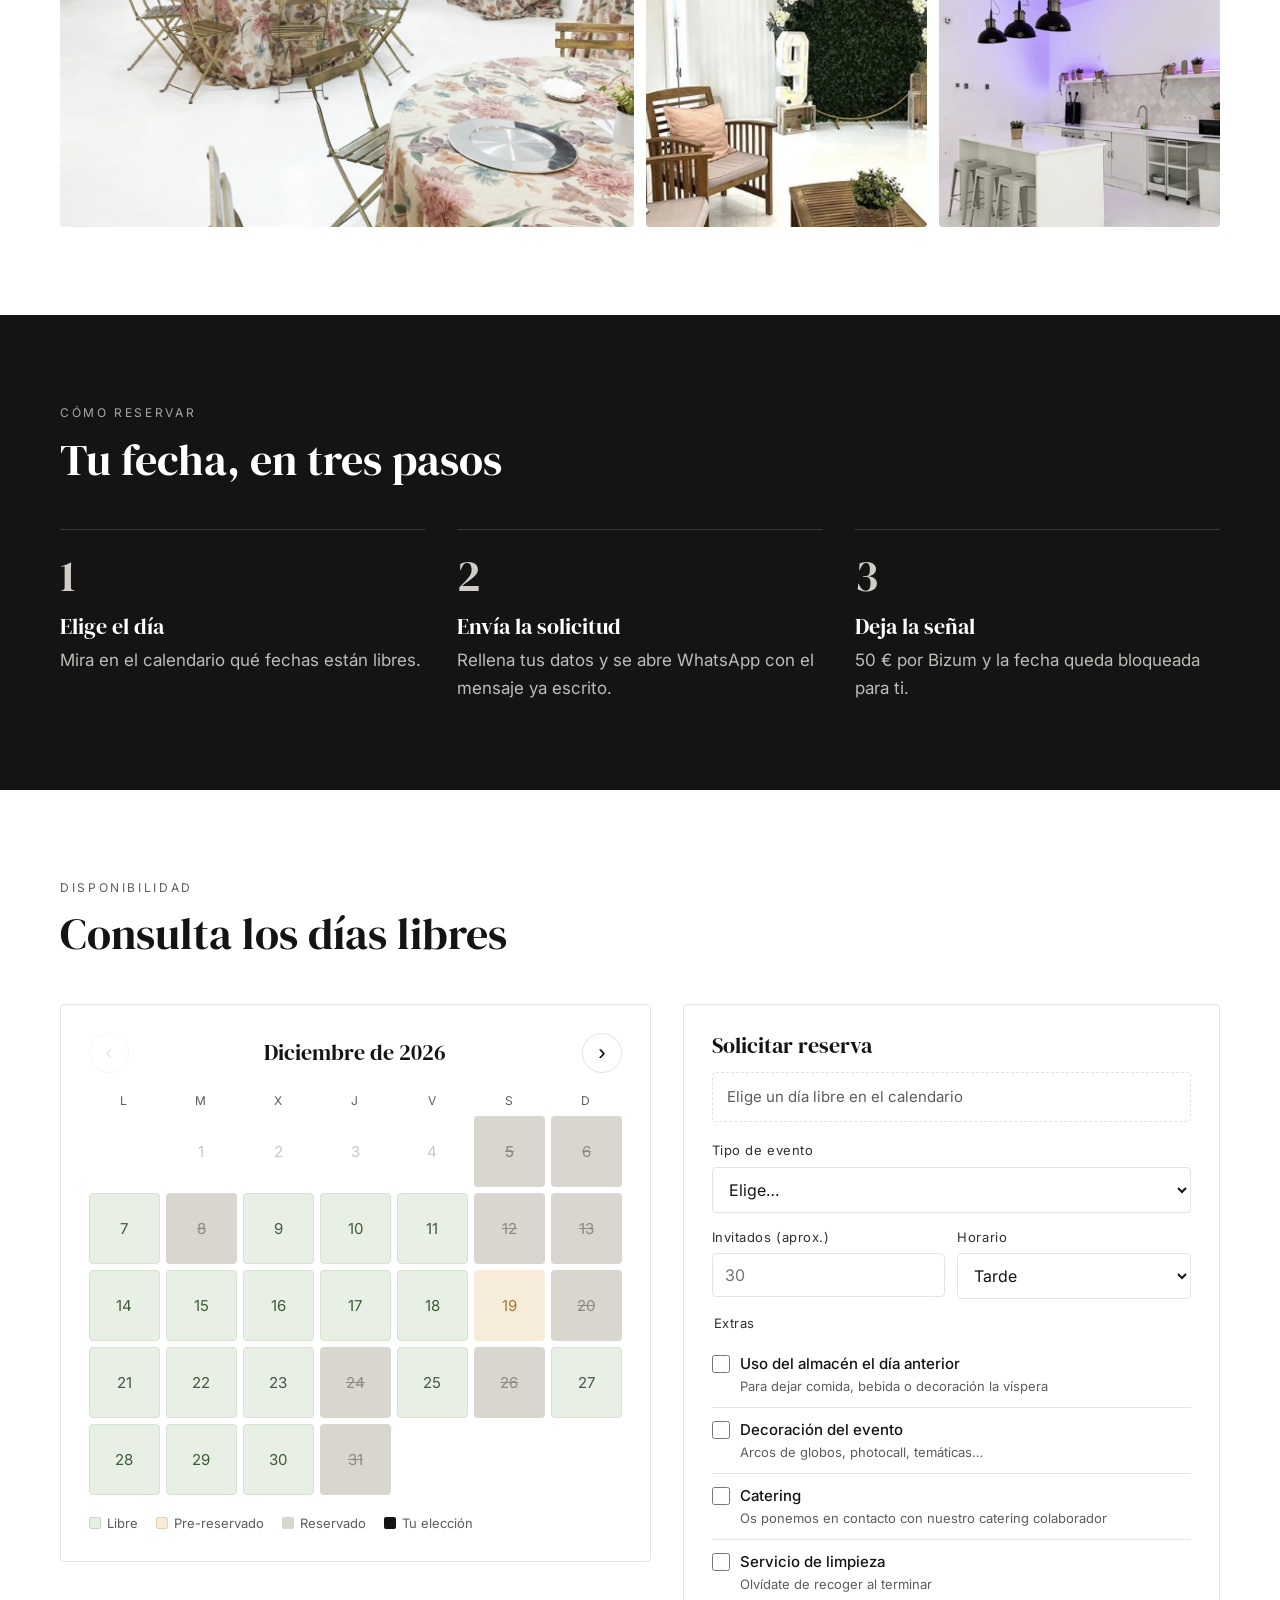
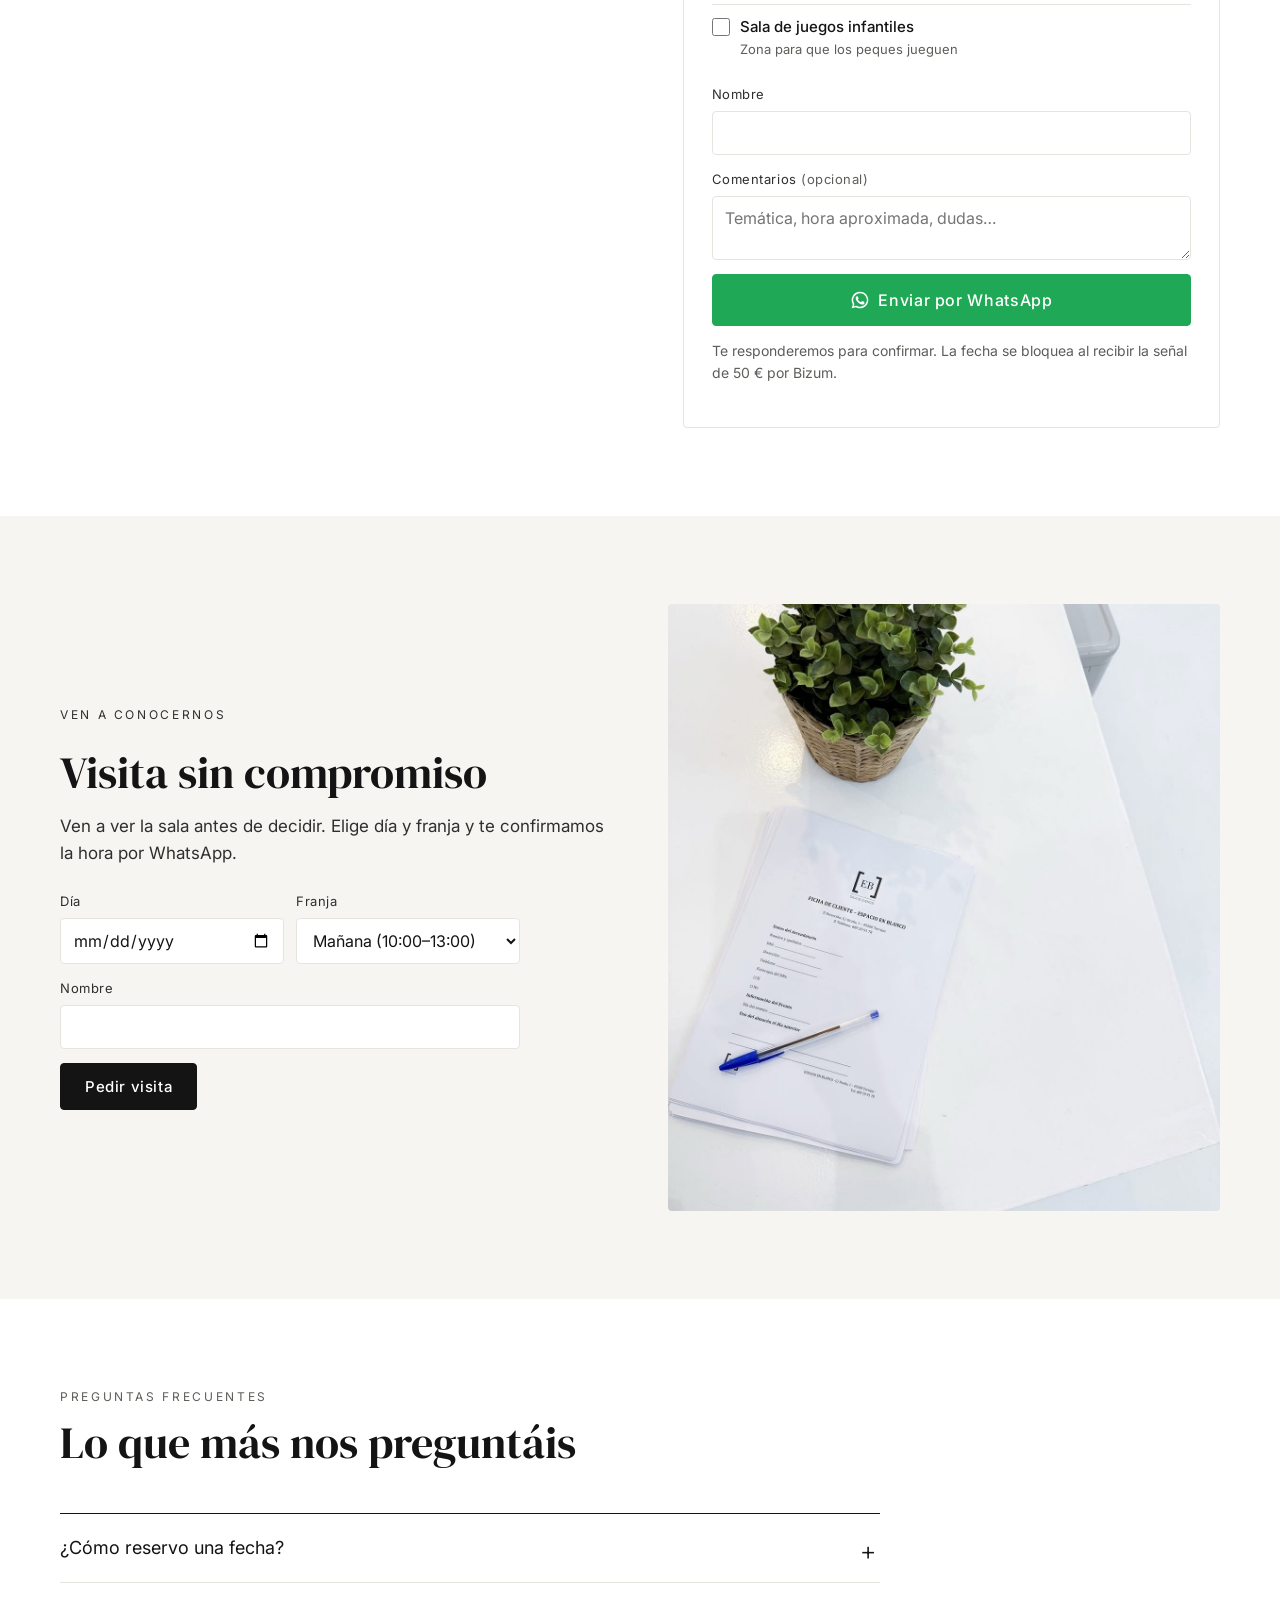
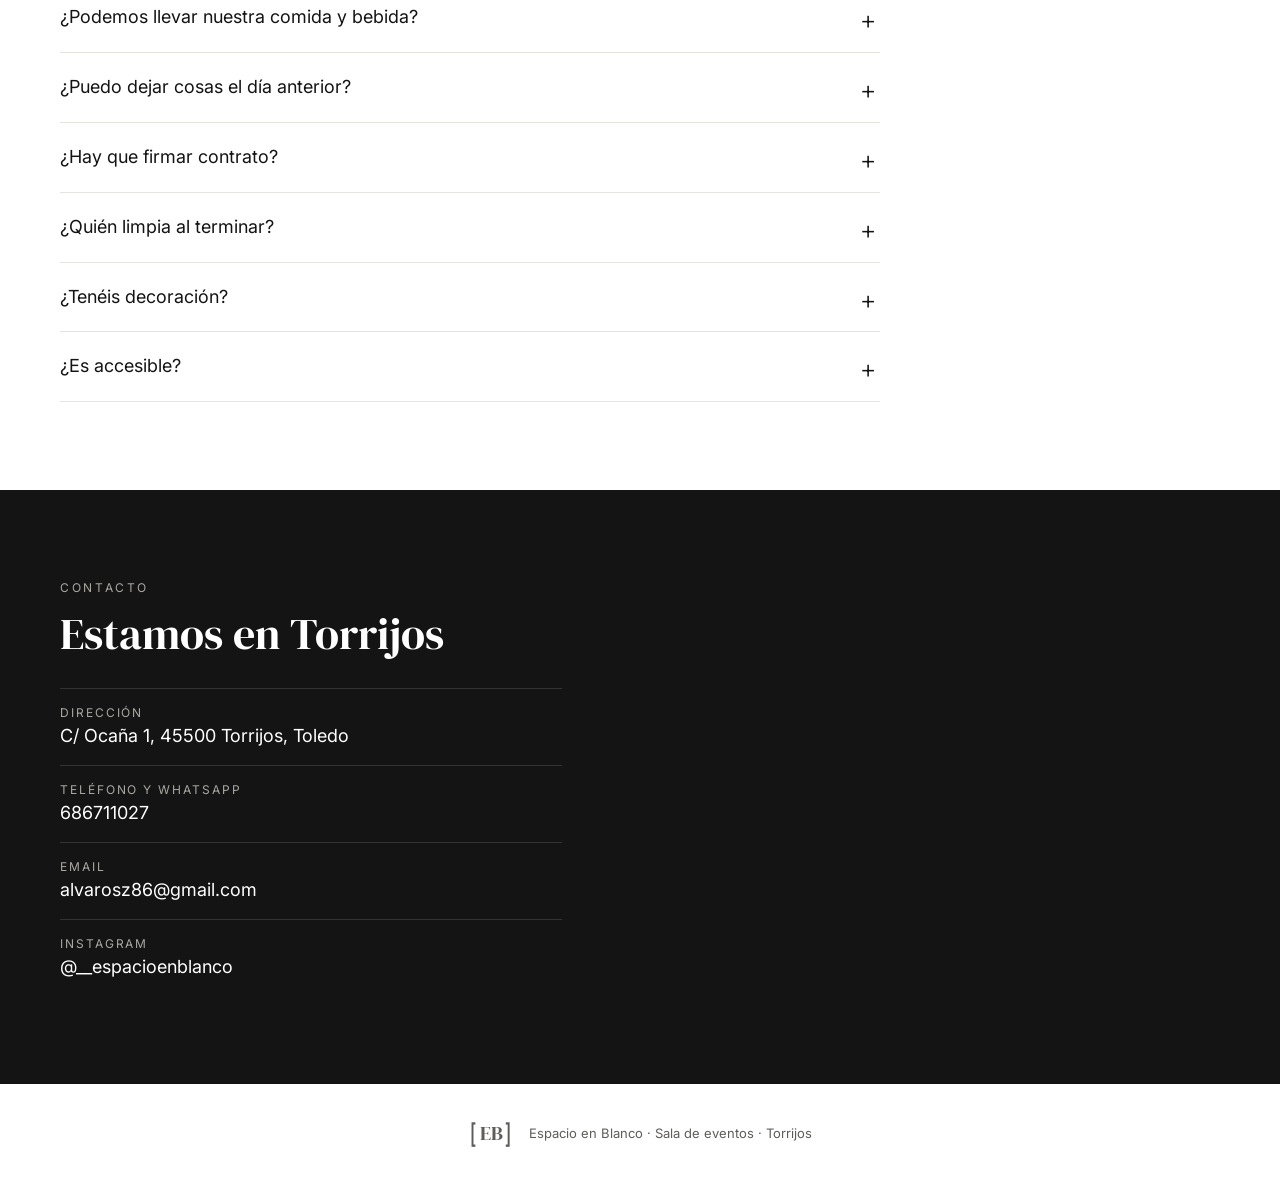
==== commit 13828919: "Add files via upload" ====
--- a/index.html
+++ b/index.html
@@ -11,7 +11,7 @@
   <link rel="icon" href="data:image/svg+xml,%3Csvg xmlns='http://www.w3.org/2000/svg' viewBox='0 0 64 64'%3E%3Crect width='64' height='64' fill='white'/%3E%3Cpath d='M14 10h10v6h-4v32h4v6H14zM50 10H40v6h4v32h-4v6h10z' fill='%23111'/%3E%3C/svg%3E">
   <link rel="preconnect" href="https://fonts.googleapis.com">
   <link rel="preconnect" href="https://fonts.gstatic.com" crossorigin>
-  <link href="https://fonts.googleapis.com/css2?family=Bodoni+Moda:ital,opsz,wght@0,6..96,400;0,6..96,500;1,6..96,400&family=Jost:wght@300;400;500&display=swap" rel="stylesheet">
+  <link href="https://fonts.googleapis.com/css2?family=DM+Serif+Display:ital@0;1&family=Inter:wght@400;500;600&display=swap" rel="stylesheet">
   <link rel="stylesheet" href="styles.css">
 </head>
 <body>
--- a/styles.css
+++ b/styles.css
@@ -1,7 +1,7 @@
 :root {
   --ink: #141414;
-  --ink-2: #4a4a48;
-  --muted: #7b7a76;
+  --ink-2: #2f2f2d;
+  --muted: #5e5d59;
   --paper: #ffffff;
   --tint: #f6f5f2;
   --line: #e6e4df;
@@ -9,8 +9,8 @@
   --green-soft: #e8efe5;
   --busy: #d9d6cf;
   --wa: #1fa855;
-  --serif: "Bodoni Moda", "Didot", Georgia, serif;
-  --sans: "Jost", system-ui, -apple-system, "Segoe UI", sans-serif;
+  --serif: "DM Serif Display", Georgia, serif;
+  --sans: "Inter", system-ui, -apple-system, "Segoe UI", sans-serif;
   --radius: 4px;
   --max: 1160px;
 }
@@ -110,7 +110,7 @@
 .features { display: grid; gap: 36px; }
 .feature-group h3 { font-size: 15px; font-family: var(--sans); font-weight: 500; letter-spacing: .14em; text-transform: uppercase; padding-bottom: 12px; border-bottom: 1px solid var(--ink); margin-bottom: 8px; }
 .feature-group ul { list-style: none; padding: 0; margin: 0; columns: 2; column-gap: 32px; }
-.feature-group li { padding: 8px 0 8px 18px; position: relative; break-inside: avoid; color: var(--ink-2); }
+.feature-group li { padding: 6px 0 6px 18px; position: relative; break-inside: avoid; color: var(--ink-2); }
 .feature-group li::before { content: ""; position: absolute; left: 0; top: 18px; width: 8px; height: 1px; background: var(--green); }
 
 /* Eventos */
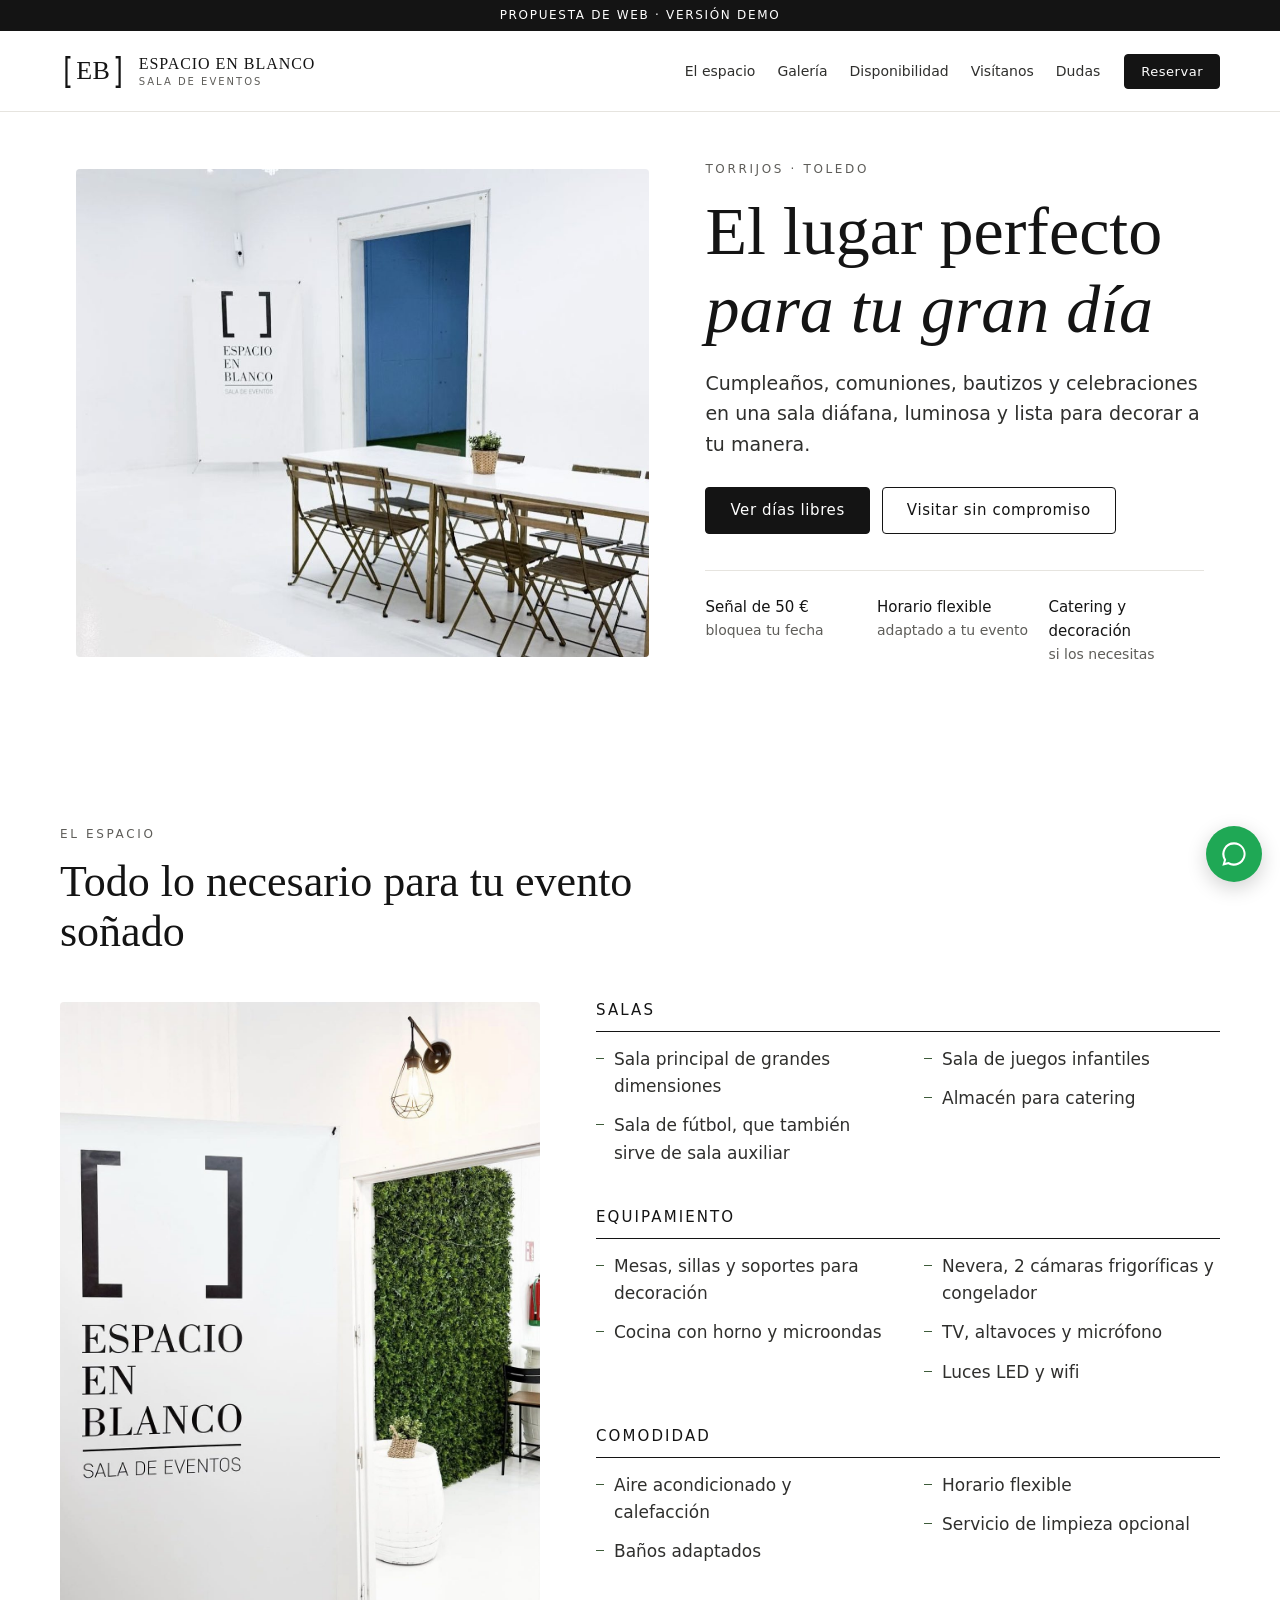
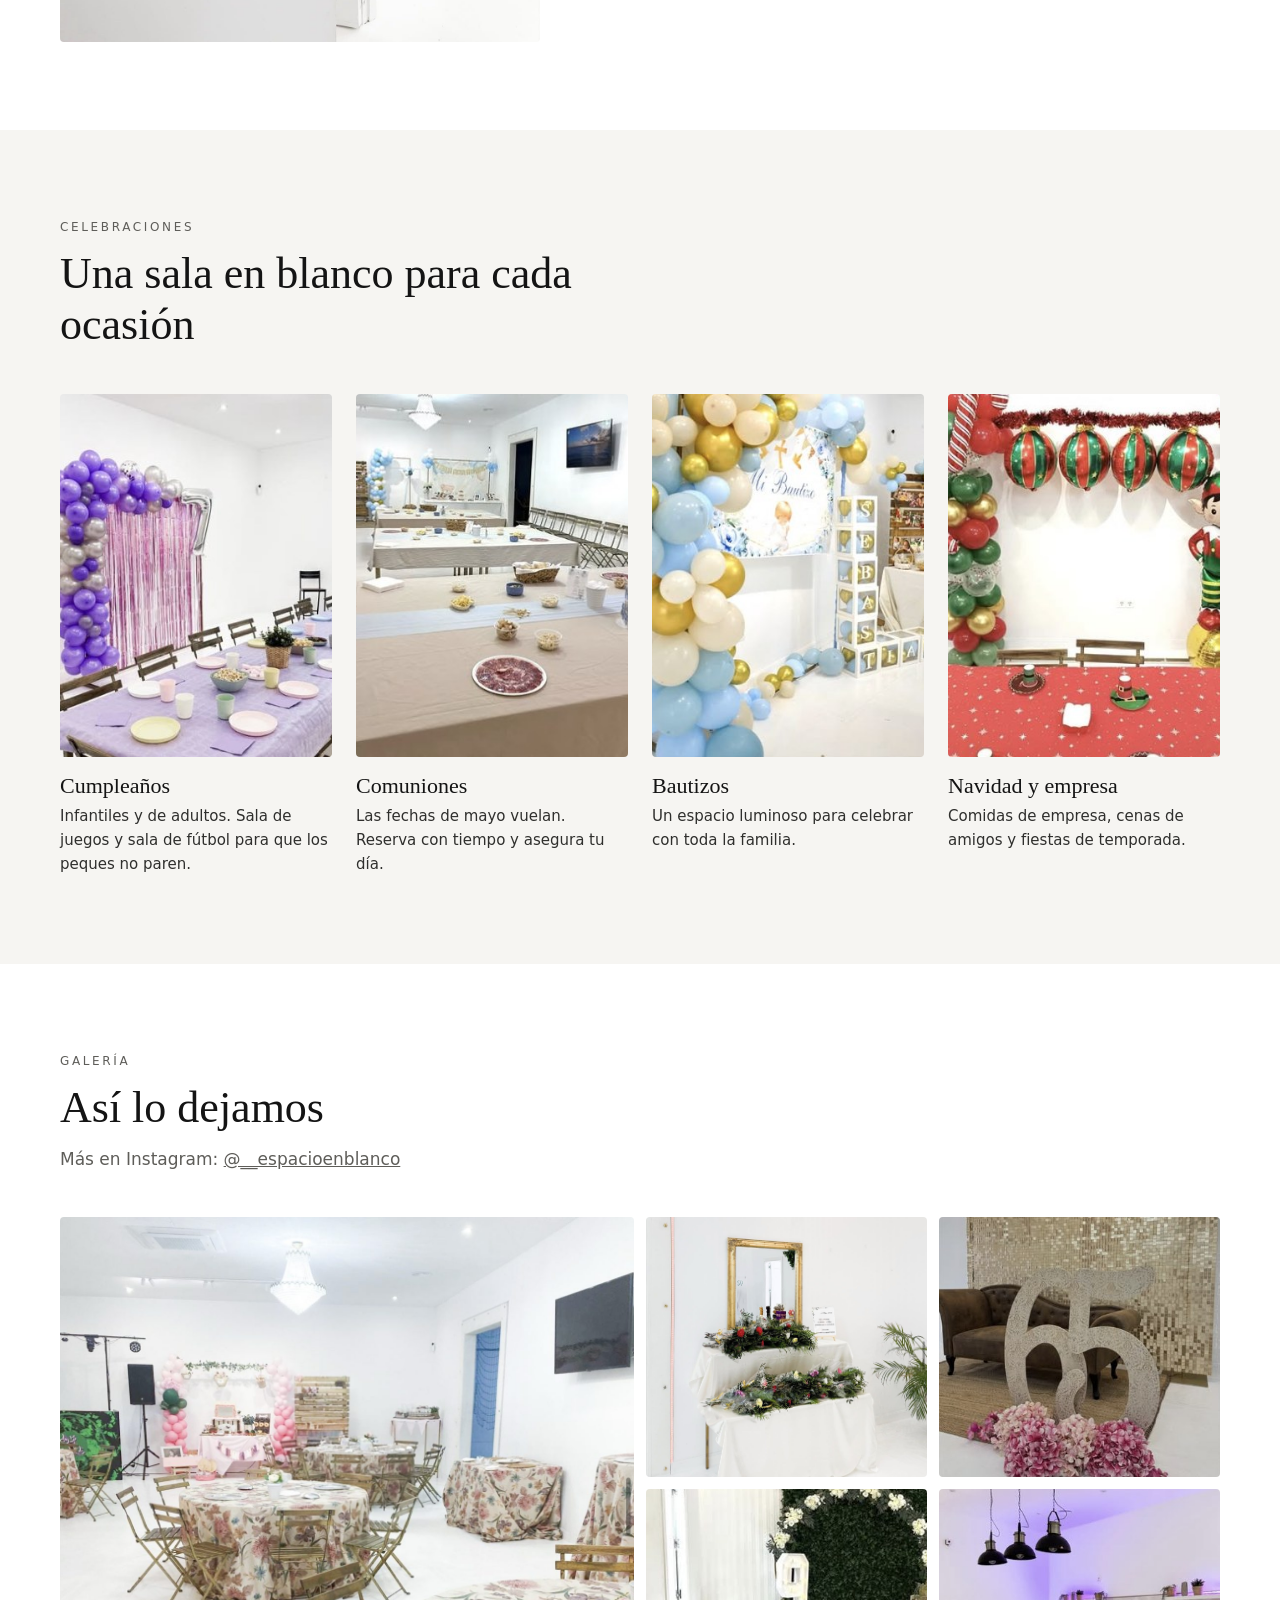
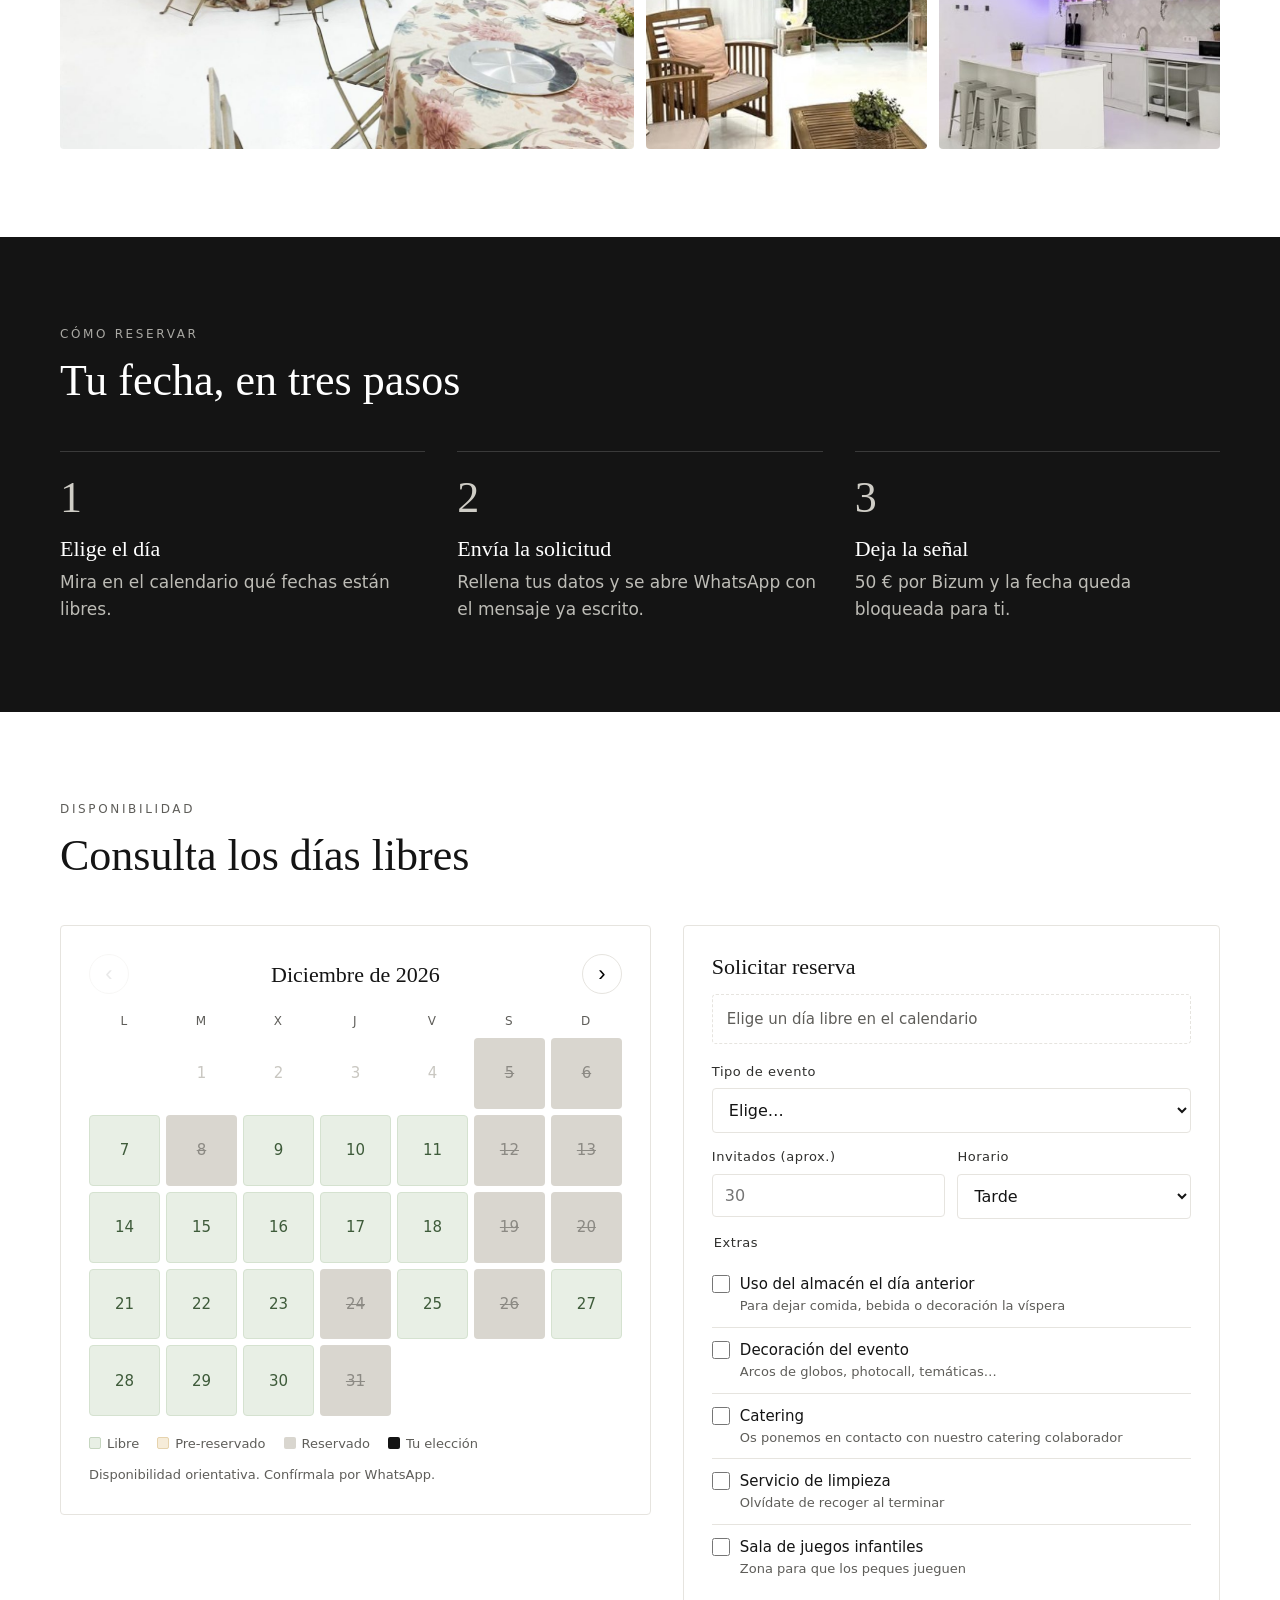
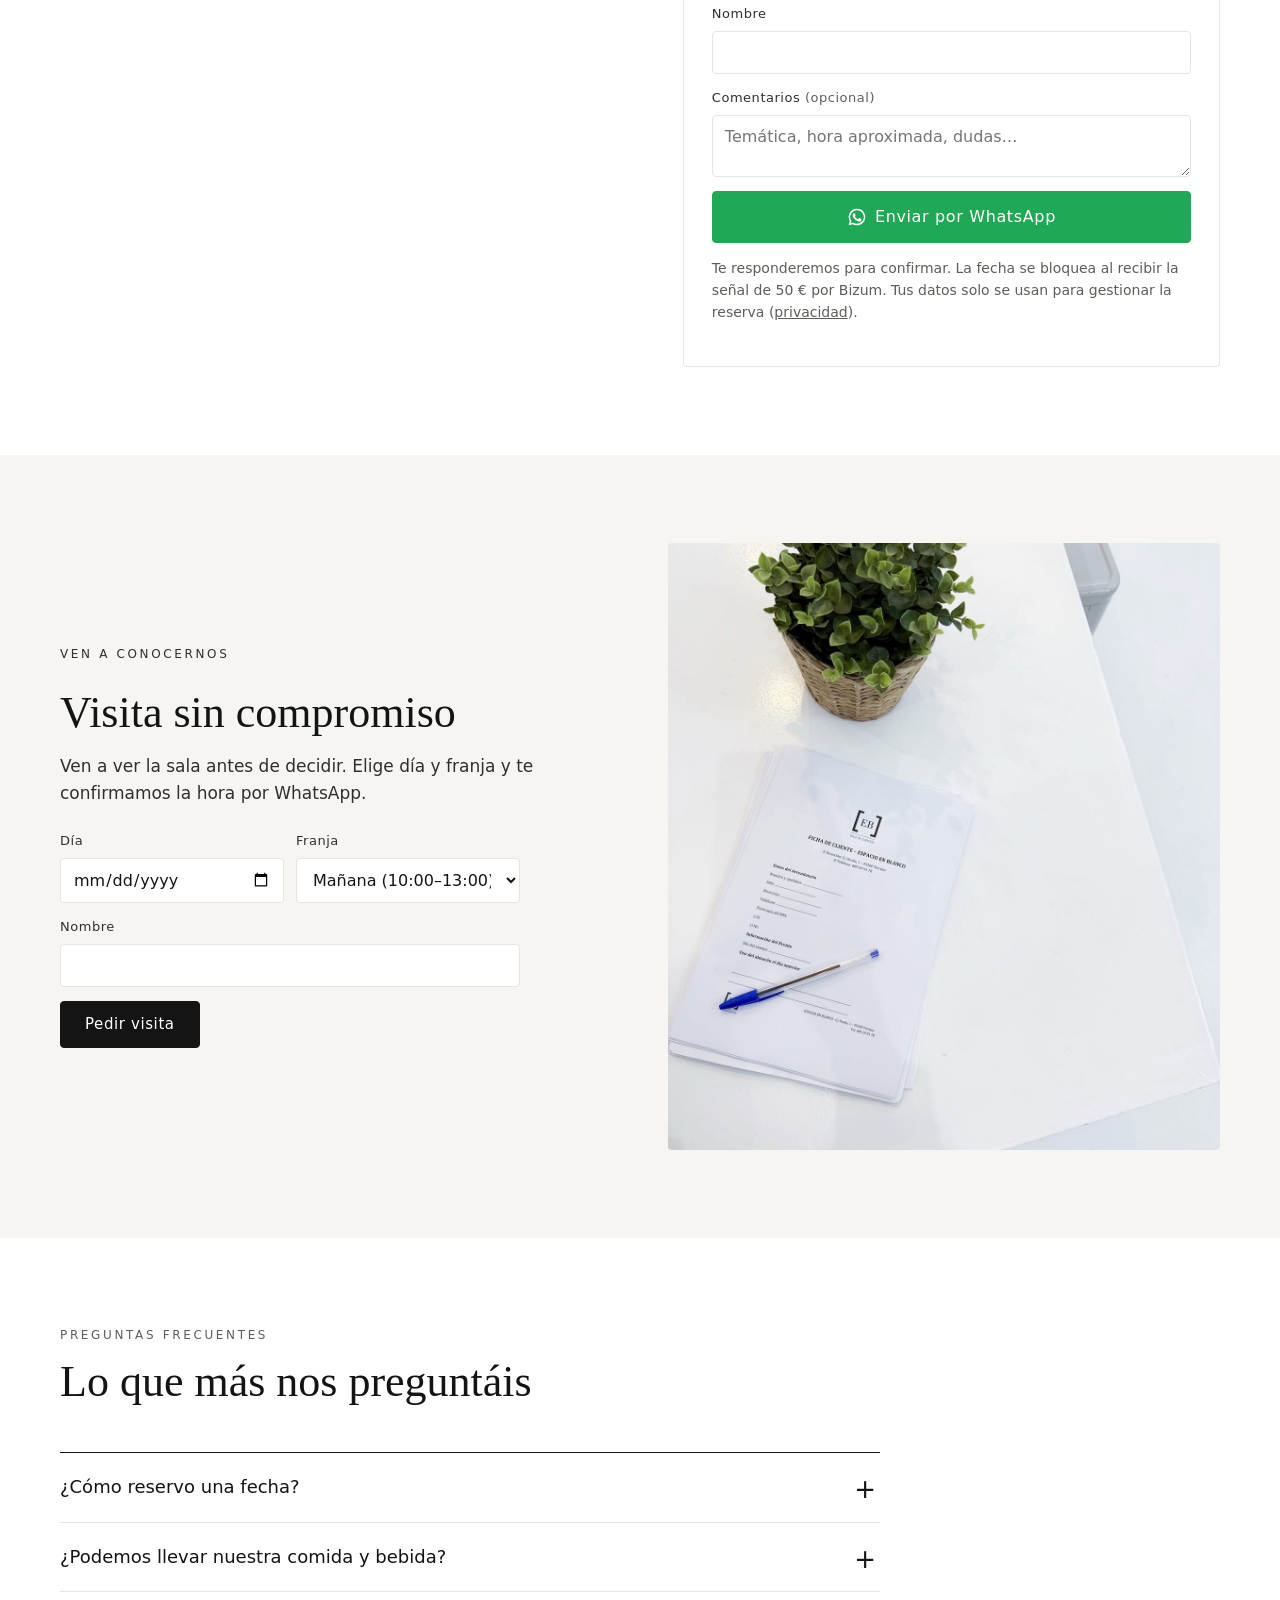
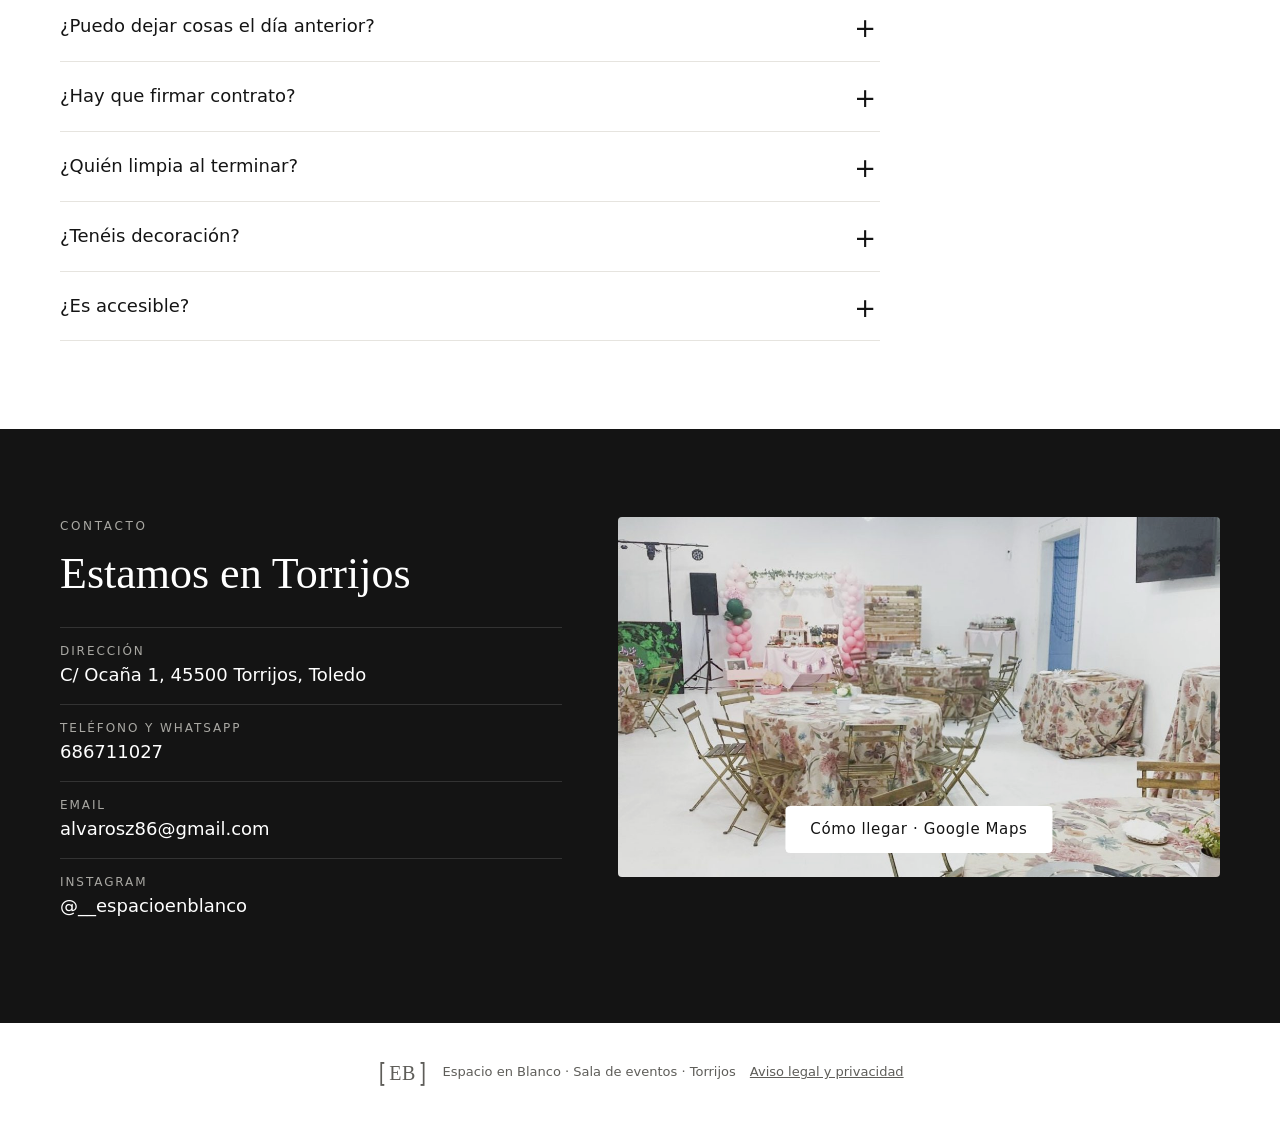
==== commit a96fbe4d: "Add files via upload" ====
--- a/index.html
+++ b/index.html
@@ -9,9 +9,8 @@
   <meta property="og:description" content="Consulta los días libres y reserva tu fecha por WhatsApp.">
   <meta property="og:image" content="img/entrada.jpg">
   <link rel="icon" href="data:image/svg+xml,%3Csvg xmlns='http://www.w3.org/2000/svg' viewBox='0 0 64 64'%3E%3Crect width='64' height='64' fill='white'/%3E%3Cpath d='M14 10h10v6h-4v32h4v6H14zM50 10H40v6h4v32h-4v6h10z' fill='%23111'/%3E%3C/svg%3E">
-  <link rel="preconnect" href="https://fonts.googleapis.com">
-  <link rel="preconnect" href="https://fonts.gstatic.com" crossorigin>
-  <link href="https://fonts.googleapis.com/css2?family=DM+Serif+Display:ital@0;1&family=Inter:wght@400;500;600&display=swap" rel="stylesheet">
+  <link rel="preload" href="fonts/inter-latin-400-normal.woff2" as="font" type="font/woff2" crossorigin>
+  <link rel="preload" href="fonts/dm-serif-display-latin-400-normal.woff2" as="font" type="font/woff2" crossorigin>
   <link rel="stylesheet" href="styles.css">
 </head>
 <body>
@@ -215,7 +214,7 @@
             <svg viewBox="0 0 24 24" aria-hidden="true"><path fill="currentColor" d="M12 2a10 10 0 0 0-8.6 15.1L2 22l5-1.3A10 10 0 1 0 12 2Zm0 18.2a8.2 8.2 0 0 1-4.2-1.2l-.3-.2-3 .8.8-2.9-.2-.3A8.2 8.2 0 1 1 12 20.2Zm4.5-6.1c-.2-.1-1.5-.7-1.7-.8-.2-.1-.4-.1-.6.1l-.8 1c-.1.2-.3.2-.5.1a6.7 6.7 0 0 1-3.3-2.9c-.3-.4.2-.4.7-1.4.1-.2 0-.3 0-.4l-.8-1.8c-.2-.5-.4-.4-.6-.4h-.5a1 1 0 0 0-.7.3 3 3 0 0 0-.9 2.2 5.2 5.2 0 0 0 1.1 2.7 11.8 11.8 0 0 0 4.5 4c1.7.7 2.3.8 3.2.6.5-.1 1.5-.6 1.7-1.2.2-.6.2-1.1.1-1.2l-.4-.2Z"/></svg>
             Enviar por WhatsApp
           </button>
-          <p class="small muted">Te responderemos para confirmar. La fecha se bloquea al recibir la señal de <span data-senal>50</span> € por Bizum.</p>
+          <p class="small muted">Te responderemos para confirmar. La fecha se bloquea al recibir la señal de <span data-senal>50</span> € por Bizum. Tus datos solo se usan para gestionar la reserva (<a href="privacidad.html">privacidad</a>).</p>
         </form>
       </div>
     </section>
@@ -277,8 +276,8 @@
           </ul>
         </div>
         <div class="map">
-          <iframe title="Mapa de Espacio en Blanco" loading="lazy" referrerpolicy="no-referrer-when-downgrade"
-            src="https://www.google.com/maps?q=C%2F%20Oca%C3%B1a%201%2C%2045500%20Torrijos%2C%20Toledo&output=embed"></iframe>
+          <img src="img/comunion-mesas.jpg" alt="Sala preparada para una celebración" loading="lazy">
+          <a class="btn btn-light" data-maps target="_blank" rel="noopener" href="#">Cómo llegar · Google Maps</a>
         </div>
       </div>
     </section>
@@ -287,6 +286,7 @@
   <footer class="foot">
     <span class="brand-mark sm"><span class="br">[</span>EB<span class="br">]</span></span>
     <p>Espacio en Blanco · Sala de eventos · Torrijos</p>
+    <p><a href="privacidad.html">Aviso legal y privacidad</a></p>
   </footer>
 
   <a class="wa-float" id="waFloat" href="#" aria-label="Escríbenos por WhatsApp" target="_blank" rel="noopener">
--- a/styles.css
+++ b/styles.css
@@ -1,3 +1,9 @@
+@font-face { font-family: "Inter"; font-style: normal; font-weight: 400; font-display: swap; src: url("fonts/inter-latin-400-normal.woff2") format("woff2"); }
+@font-face { font-family: "Inter"; font-style: normal; font-weight: 500; font-display: swap; src: url("fonts/inter-latin-500-normal.woff2") format("woff2"); }
+@font-face { font-family: "Inter"; font-style: normal; font-weight: 600; font-display: swap; src: url("fonts/inter-latin-600-normal.woff2") format("woff2"); }
+@font-face { font-family: "DM Serif Display"; font-style: normal; font-weight: 400; font-display: swap; src: url("fonts/dm-serif-display-latin-400-normal.woff2") format("woff2"); }
+@font-face { font-family: "DM Serif Display"; font-style: italic; font-weight: 400; font-display: swap; src: url("fonts/dm-serif-display-latin-400-italic.woff2") format("woff2"); }
+
 :root {
   --ink: #141414;
   --ink-2: #2f2f2d;
@@ -215,11 +221,16 @@
 .contact-list li > span { display: block; font-size: 12px; letter-spacing: .16em; text-transform: uppercase; color: #a9a8a3; }
 .contact-list a { text-decoration: none; font-size: 18px; word-break: break-word; }
 .contact-list a:hover { text-decoration: underline; }
-.map iframe { width: 100%; height: 360px; border: 0; border-radius: var(--radius); filter: grayscale(.9); }
+.map { position: relative; }
+.map img { width: 100%; height: 360px; object-fit: cover; border-radius: var(--radius); opacity: .9; }
+.btn-light { position: absolute; left: 50%; bottom: 24px; transform: translateX(-50%); background: #fff; color: var(--ink); border-color: #fff; white-space: nowrap; }
+.btn-light:hover { background: var(--ink); color: #fff; }
 
 /* Footer */
 .foot { display: flex; align-items: center; justify-content: center; gap: 14px; padding: 28px 16px; font-size: 13px; color: var(--muted); }
+.foot { flex-wrap: wrap; }
 .foot p { margin: 0; }
+.foot a { color: var(--muted); }
 
 /* WhatsApp float */
 .wa-float {
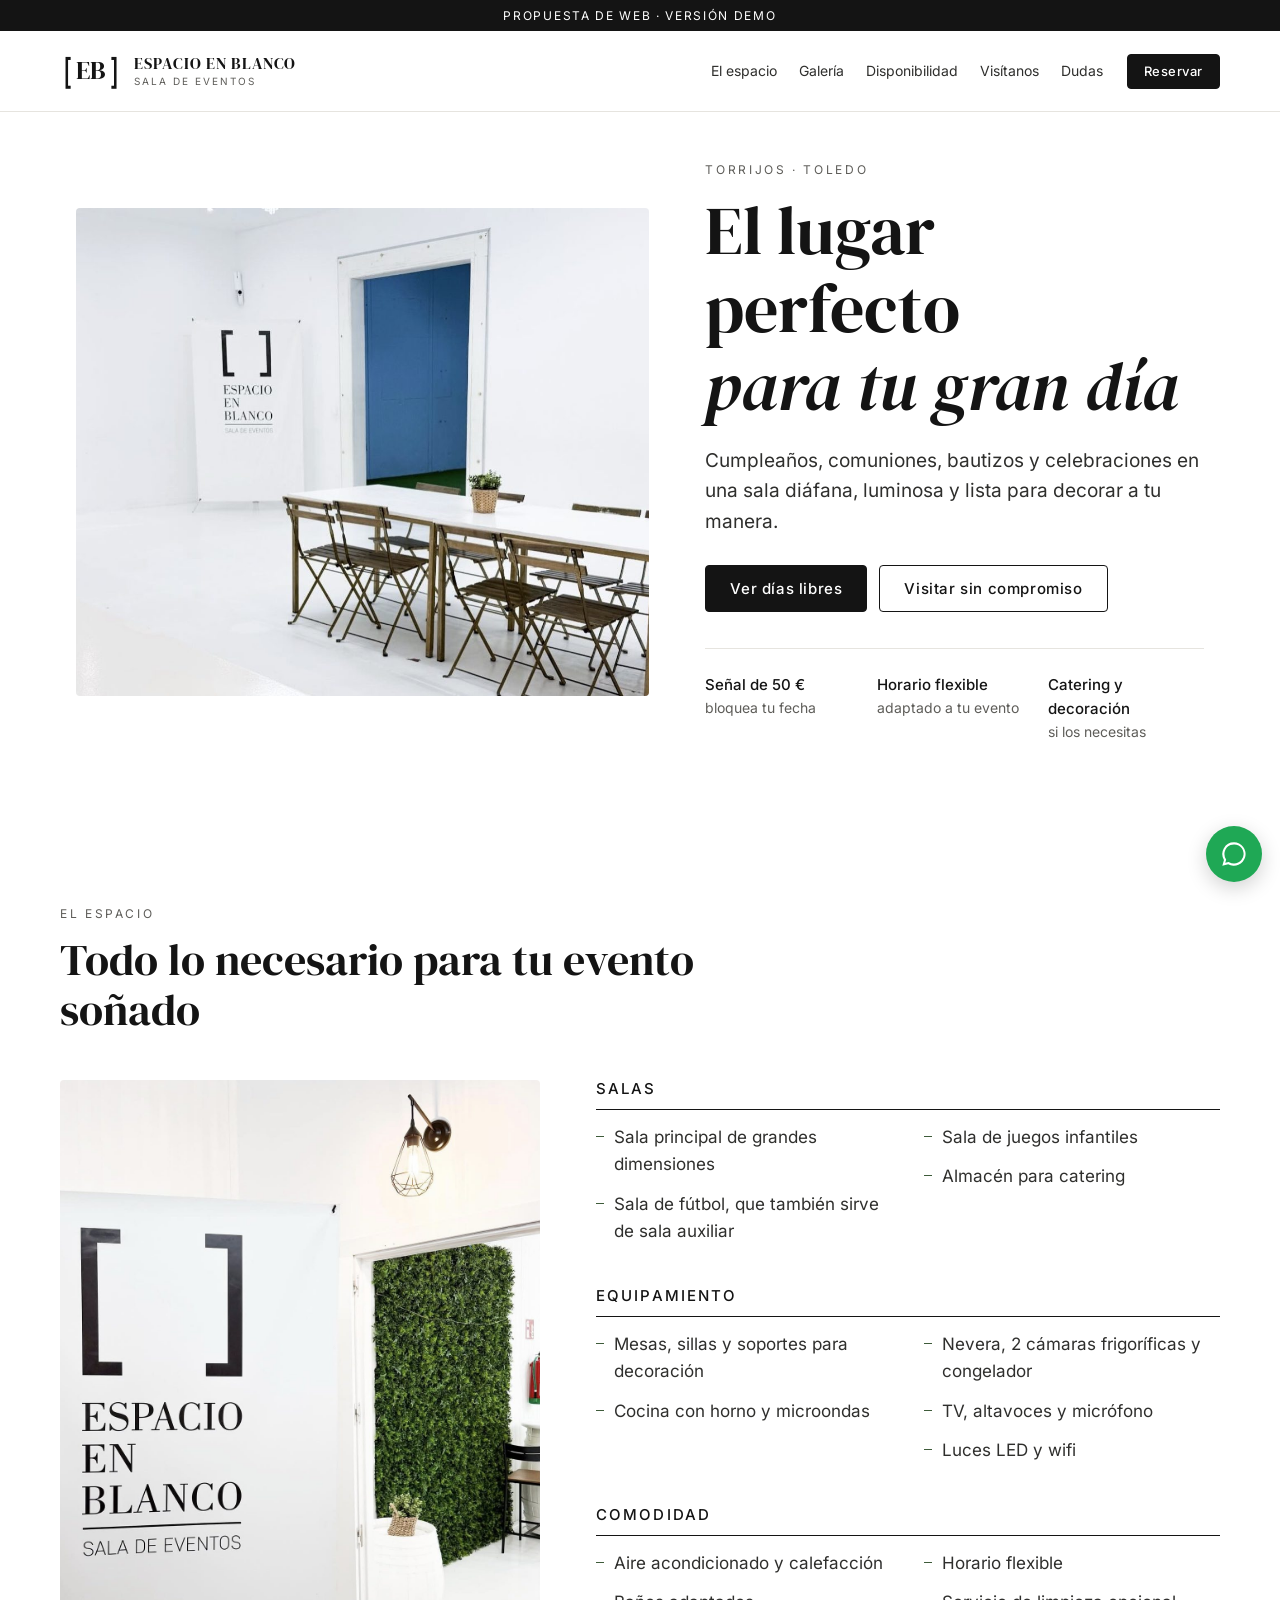
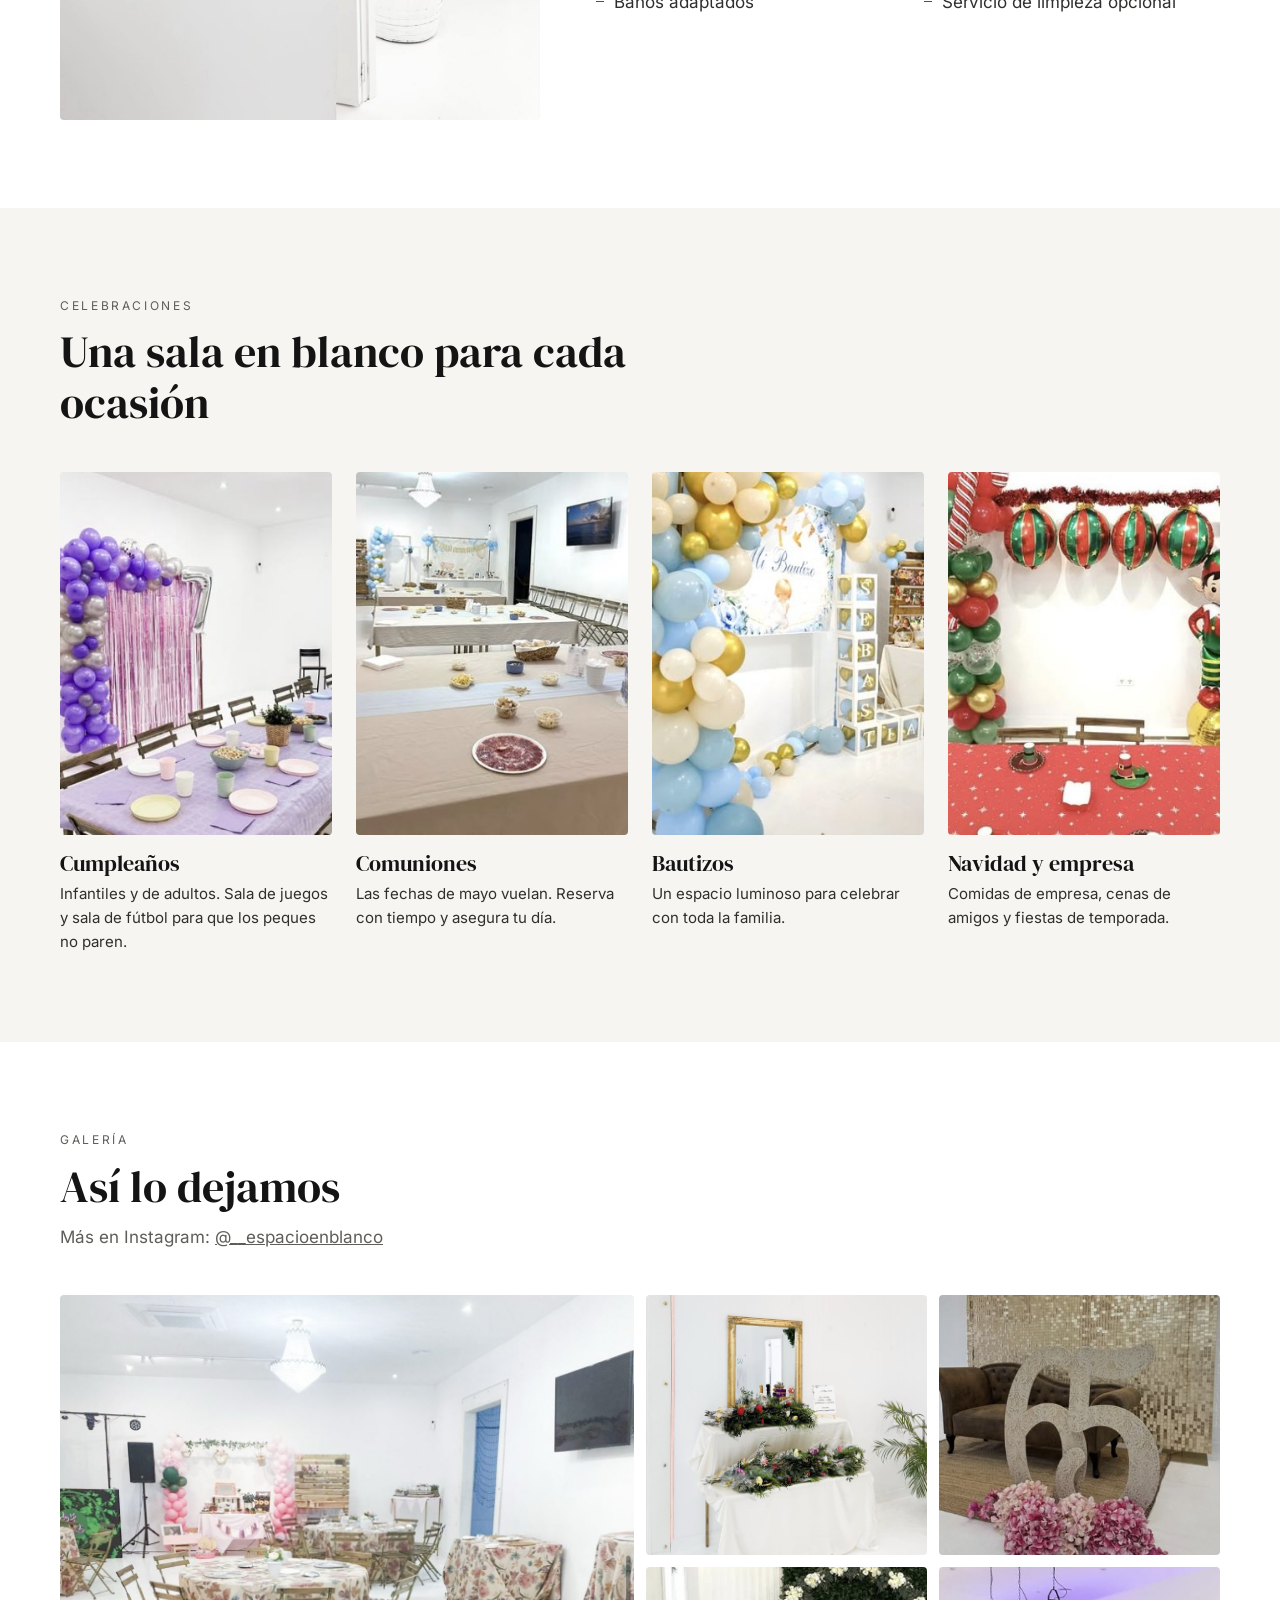
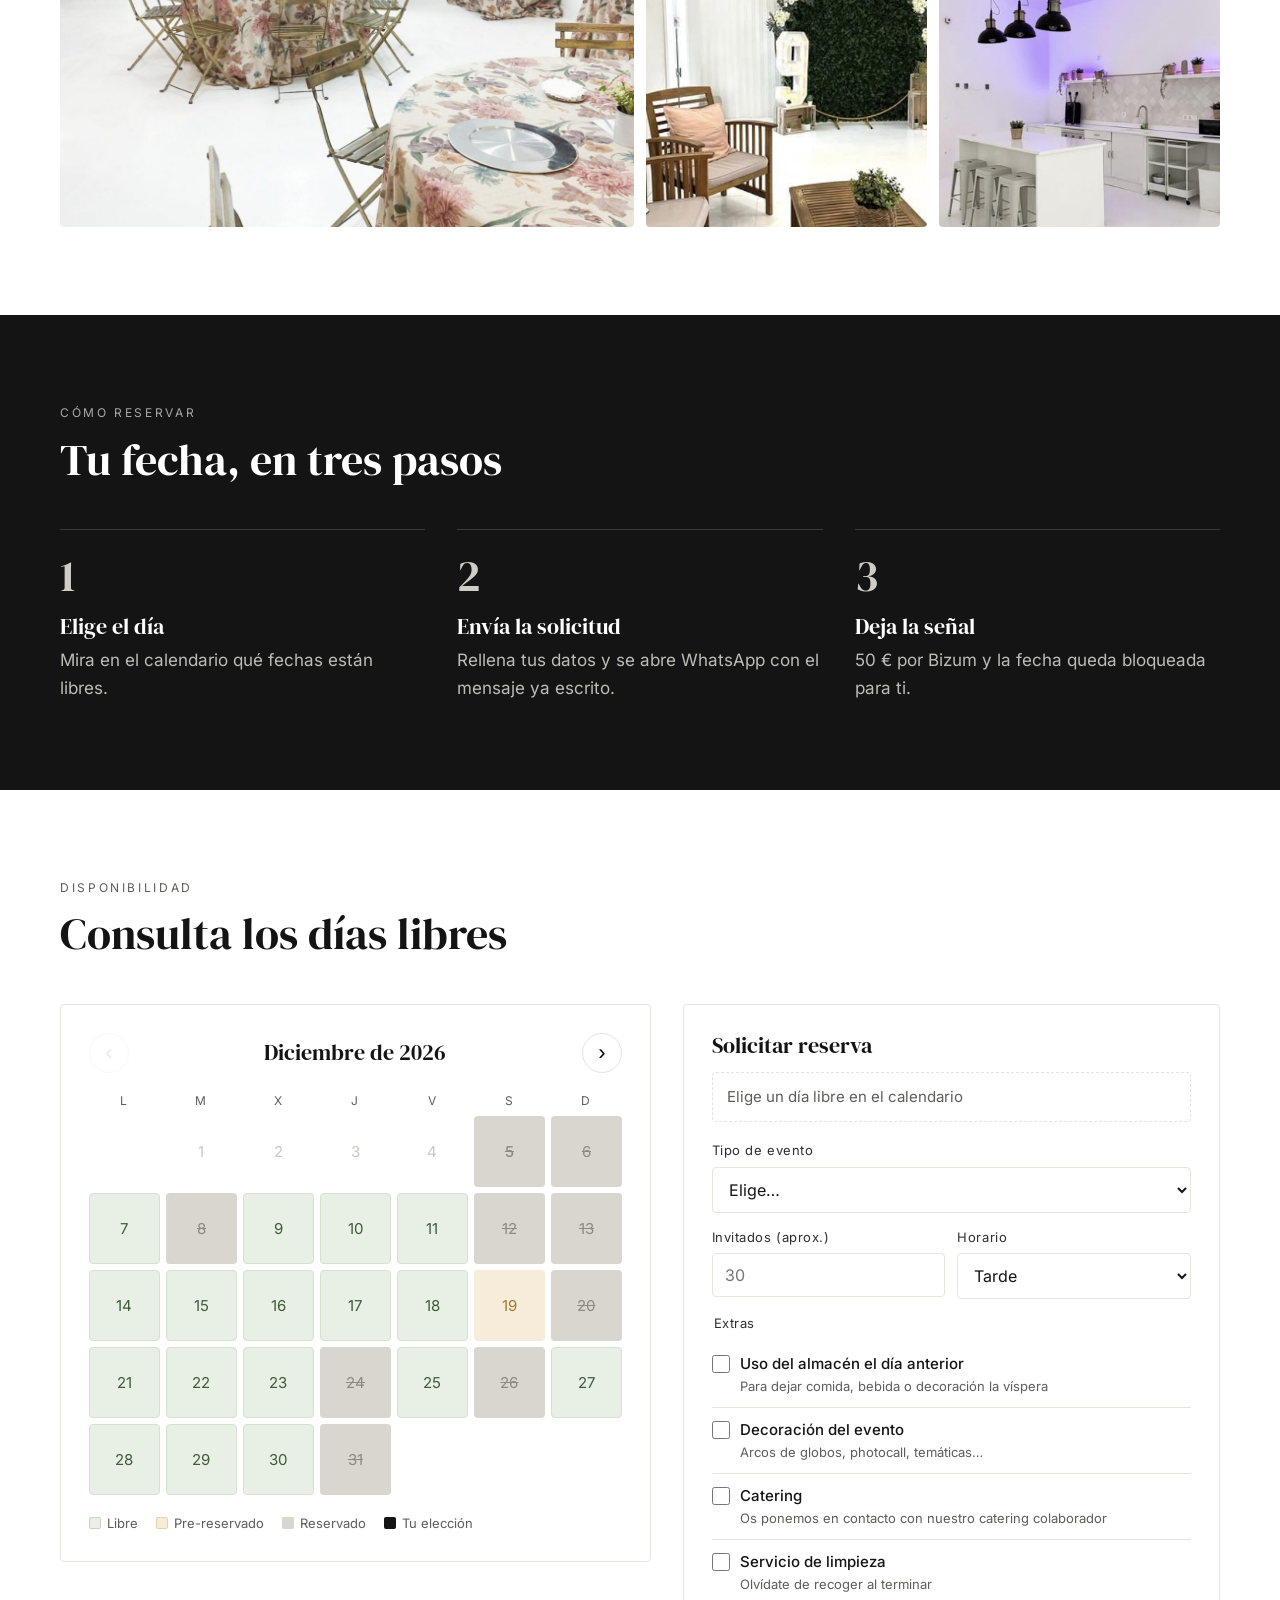
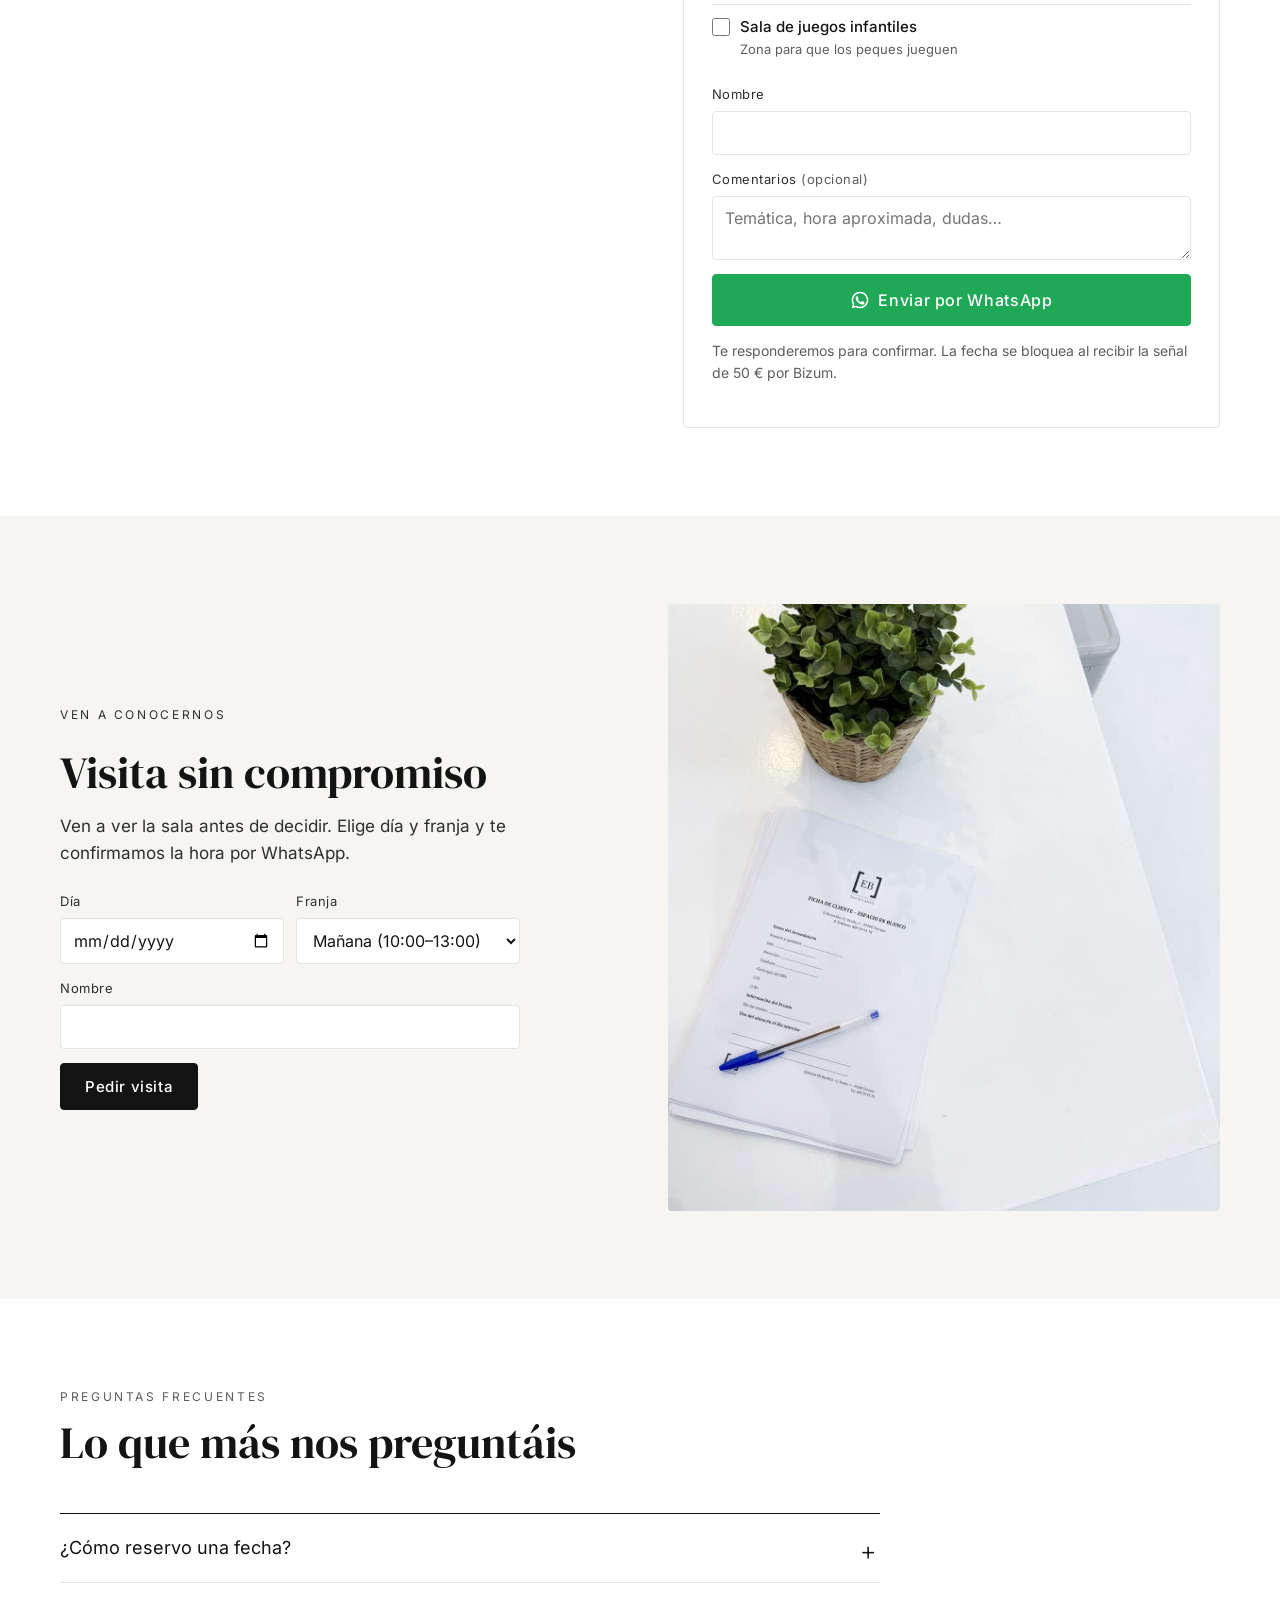
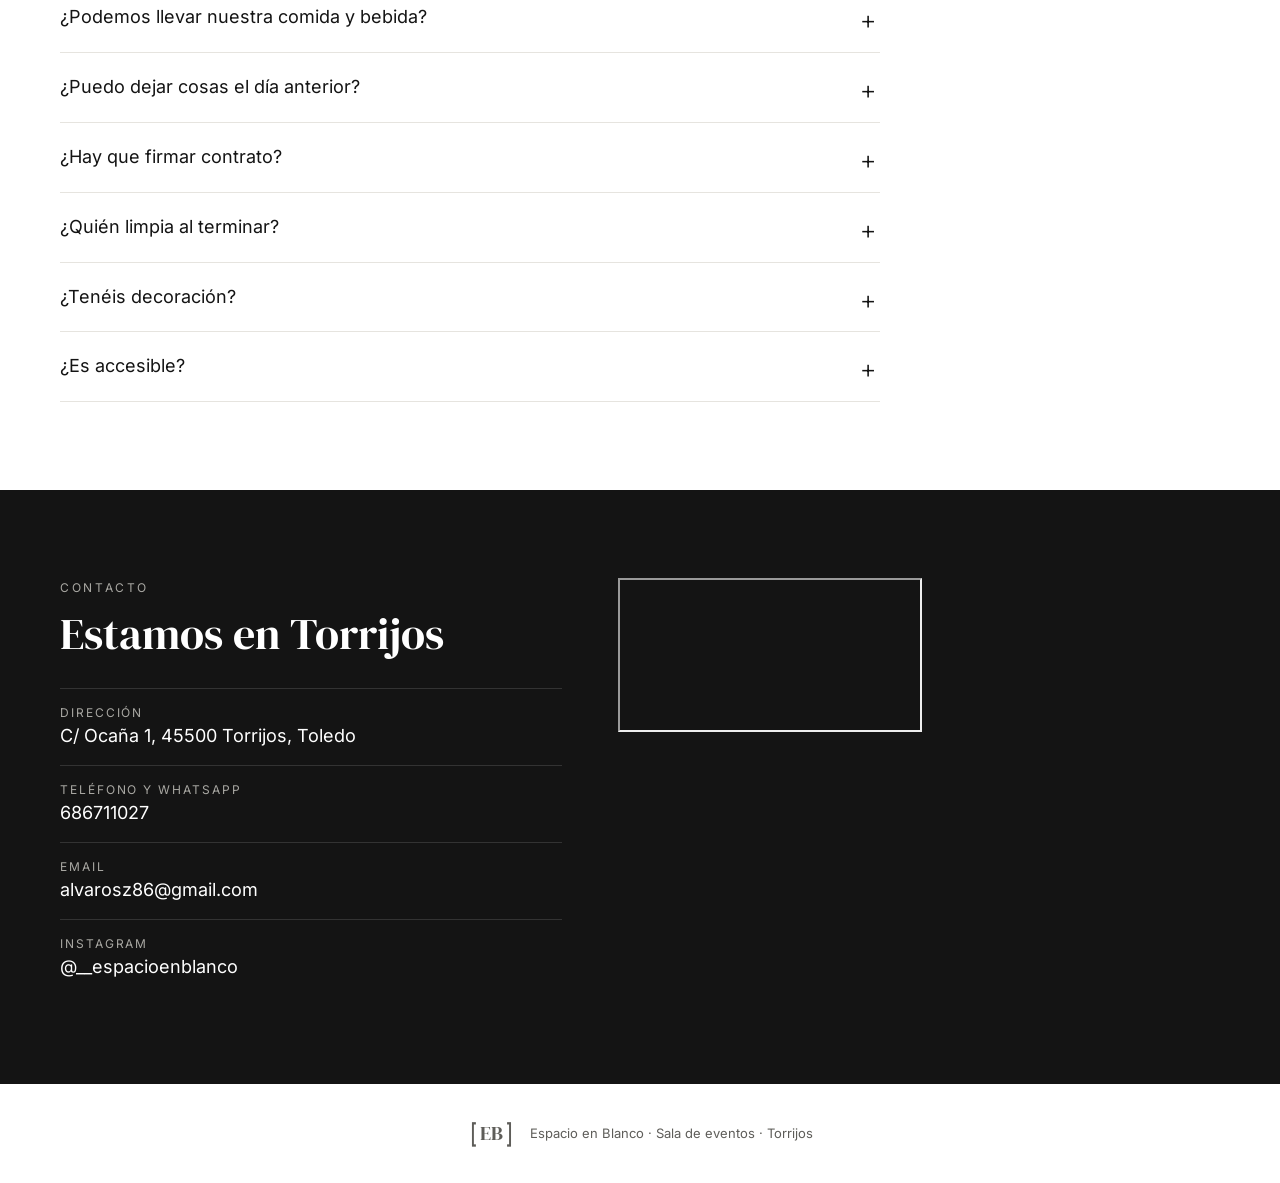
==== commit 49cf8247: "Add files via upload" ====
--- a/index.html
+++ b/index.html
@@ -9,8 +9,9 @@
   <meta property="og:description" content="Consulta los días libres y reserva tu fecha por WhatsApp.">
   <meta property="og:image" content="img/entrada.jpg">
   <link rel="icon" href="data:image/svg+xml,%3Csvg xmlns='http://www.w3.org/2000/svg' viewBox='0 0 64 64'%3E%3Crect width='64' height='64' fill='white'/%3E%3Cpath d='M14 10h10v6h-4v32h4v6H14zM50 10H40v6h4v32h-4v6h10z' fill='%23111'/%3E%3C/svg%3E">
-  <link rel="preload" href="fonts/inter-latin-400-normal.woff2" as="font" type="font/woff2" crossorigin>
-  <link rel="preload" href="fonts/dm-serif-display-latin-400-normal.woff2" as="font" type="font/woff2" crossorigin>
+  <link rel="preconnect" href="https://fonts.googleapis.com">
+  <link rel="preconnect" href="https://fonts.gstatic.com" crossorigin>
+  <link href="https://fonts.googleapis.com/css2?family=DM+Serif+Display:ital@0;1&family=Inter:wght@400;500;600&display=swap" rel="stylesheet">
   <link rel="stylesheet" href="styles.css">
 </head>
 <body>
@@ -214,7 +215,7 @@
             <svg viewBox="0 0 24 24" aria-hidden="true"><path fill="currentColor" d="M12 2a10 10 0 0 0-8.6 15.1L2 22l5-1.3A10 10 0 1 0 12 2Zm0 18.2a8.2 8.2 0 0 1-4.2-1.2l-.3-.2-3 .8.8-2.9-.2-.3A8.2 8.2 0 1 1 12 20.2Zm4.5-6.1c-.2-.1-1.5-.7-1.7-.8-.2-.1-.4-.1-.6.1l-.8 1c-.1.2-.3.2-.5.1a6.7 6.7 0 0 1-3.3-2.9c-.3-.4.2-.4.7-1.4.1-.2 0-.3 0-.4l-.8-1.8c-.2-.5-.4-.4-.6-.4h-.5a1 1 0 0 0-.7.3 3 3 0 0 0-.9 2.2 5.2 5.2 0 0 0 1.1 2.7 11.8 11.8 0 0 0 4.5 4c1.7.7 2.3.8 3.2.6.5-.1 1.5-.6 1.7-1.2.2-.6.2-1.1.1-1.2l-.4-.2Z"/></svg>
             Enviar por WhatsApp
           </button>
-          <p class="small muted">Te responderemos para confirmar. La fecha se bloquea al recibir la señal de <span data-senal>50</span> € por Bizum. Tus datos solo se usan para gestionar la reserva (<a href="privacidad.html">privacidad</a>).</p>
+          <p class="small muted">Te responderemos para confirmar. La fecha se bloquea al recibir la señal de <span data-senal>50</span> € por Bizum.</p>
         </form>
       </div>
     </section>
@@ -276,8 +277,8 @@
           </ul>
         </div>
         <div class="map">
-          <img src="img/comunion-mesas.jpg" alt="Sala preparada para una celebración" loading="lazy">
-          <a class="btn btn-light" data-maps target="_blank" rel="noopener" href="#">Cómo llegar · Google Maps</a>
+          <iframe title="Mapa de Espacio en Blanco" loading="lazy" referrerpolicy="no-referrer-when-downgrade"
+            src="https://www.google.com/maps?q=C%2F%20Oca%C3%B1a%201%2C%2045500%20Torrijos%2C%20Toledo&output=embed"></iframe>
         </div>
       </div>
     </section>
@@ -286,7 +287,6 @@
   <footer class="foot">
     <span class="brand-mark sm"><span class="br">[</span>EB<span class="br">]</span></span>
     <p>Espacio en Blanco · Sala de eventos · Torrijos</p>
-    <p><a href="privacidad.html">Aviso legal y privacidad</a></p>
   </footer>
 
   <a class="wa-float" id="waFloat" href="#" aria-label="Escríbenos por WhatsApp" target="_blank" rel="noopener">
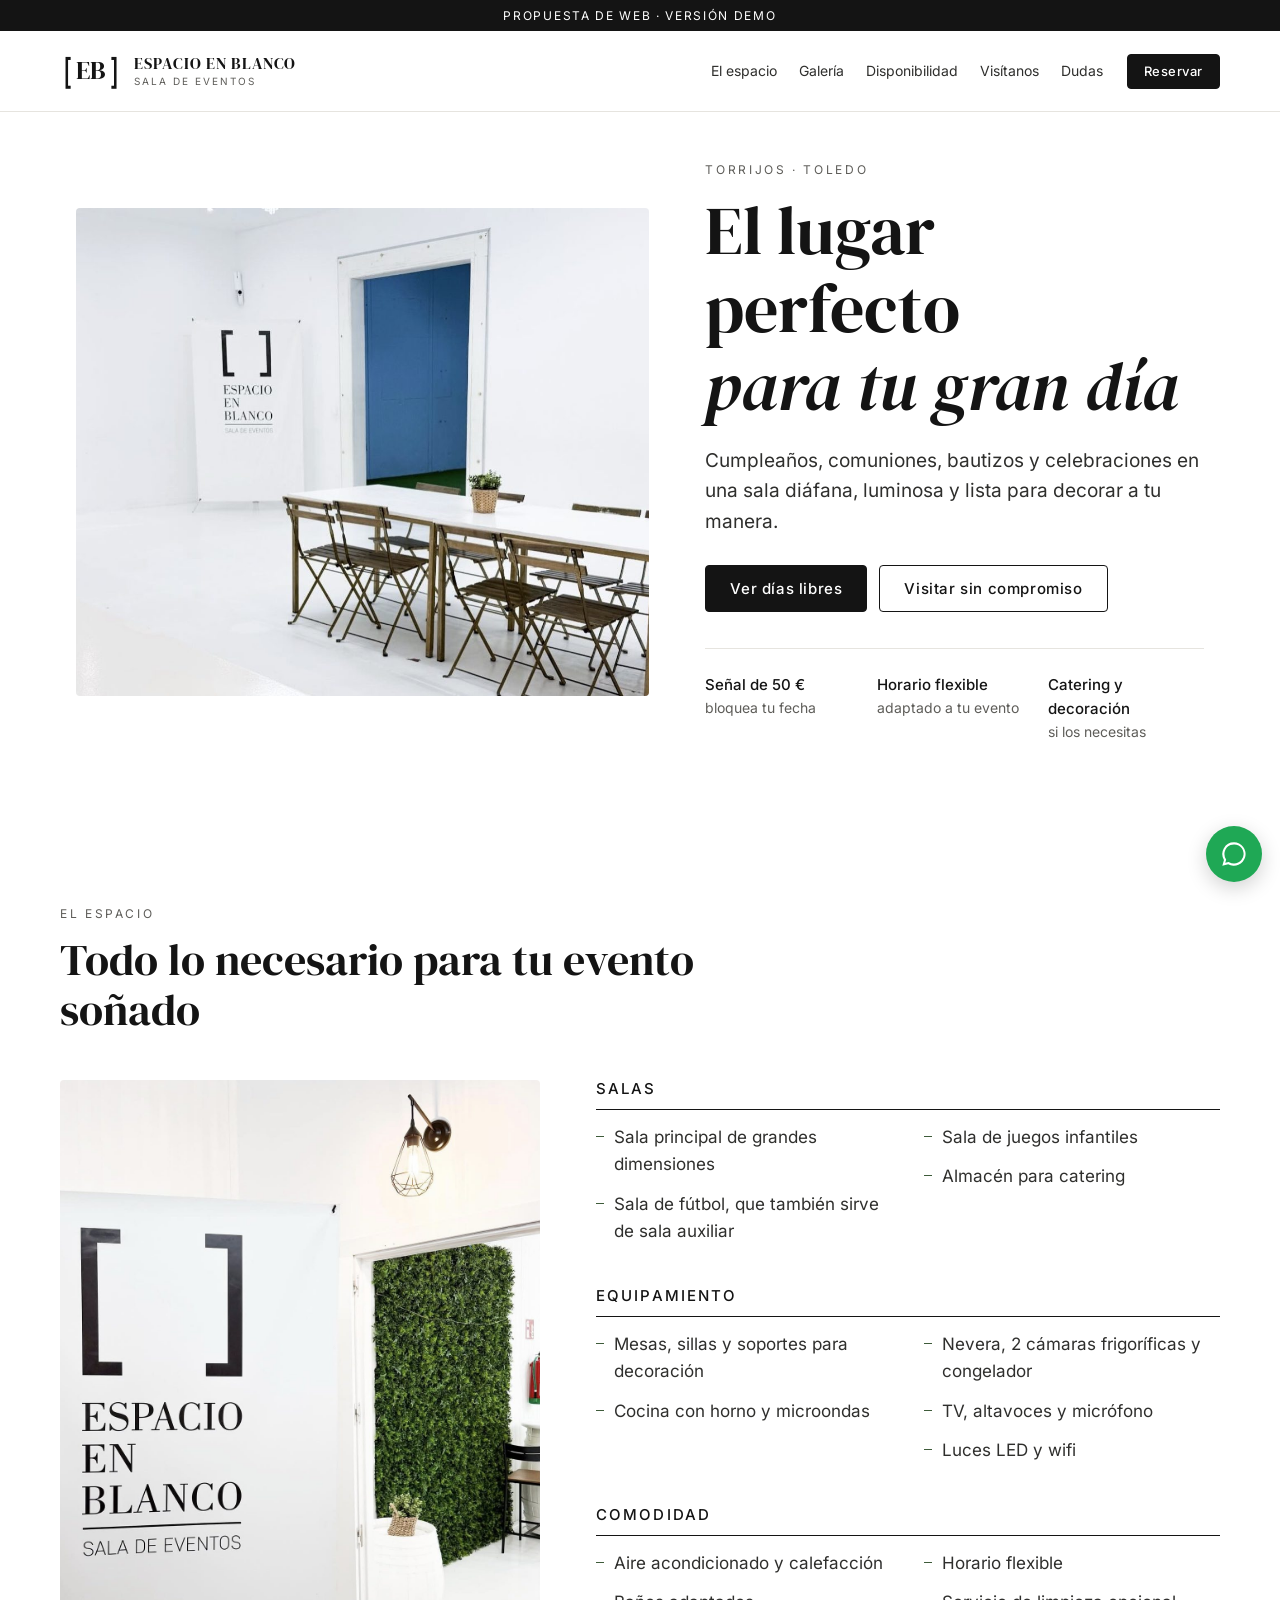
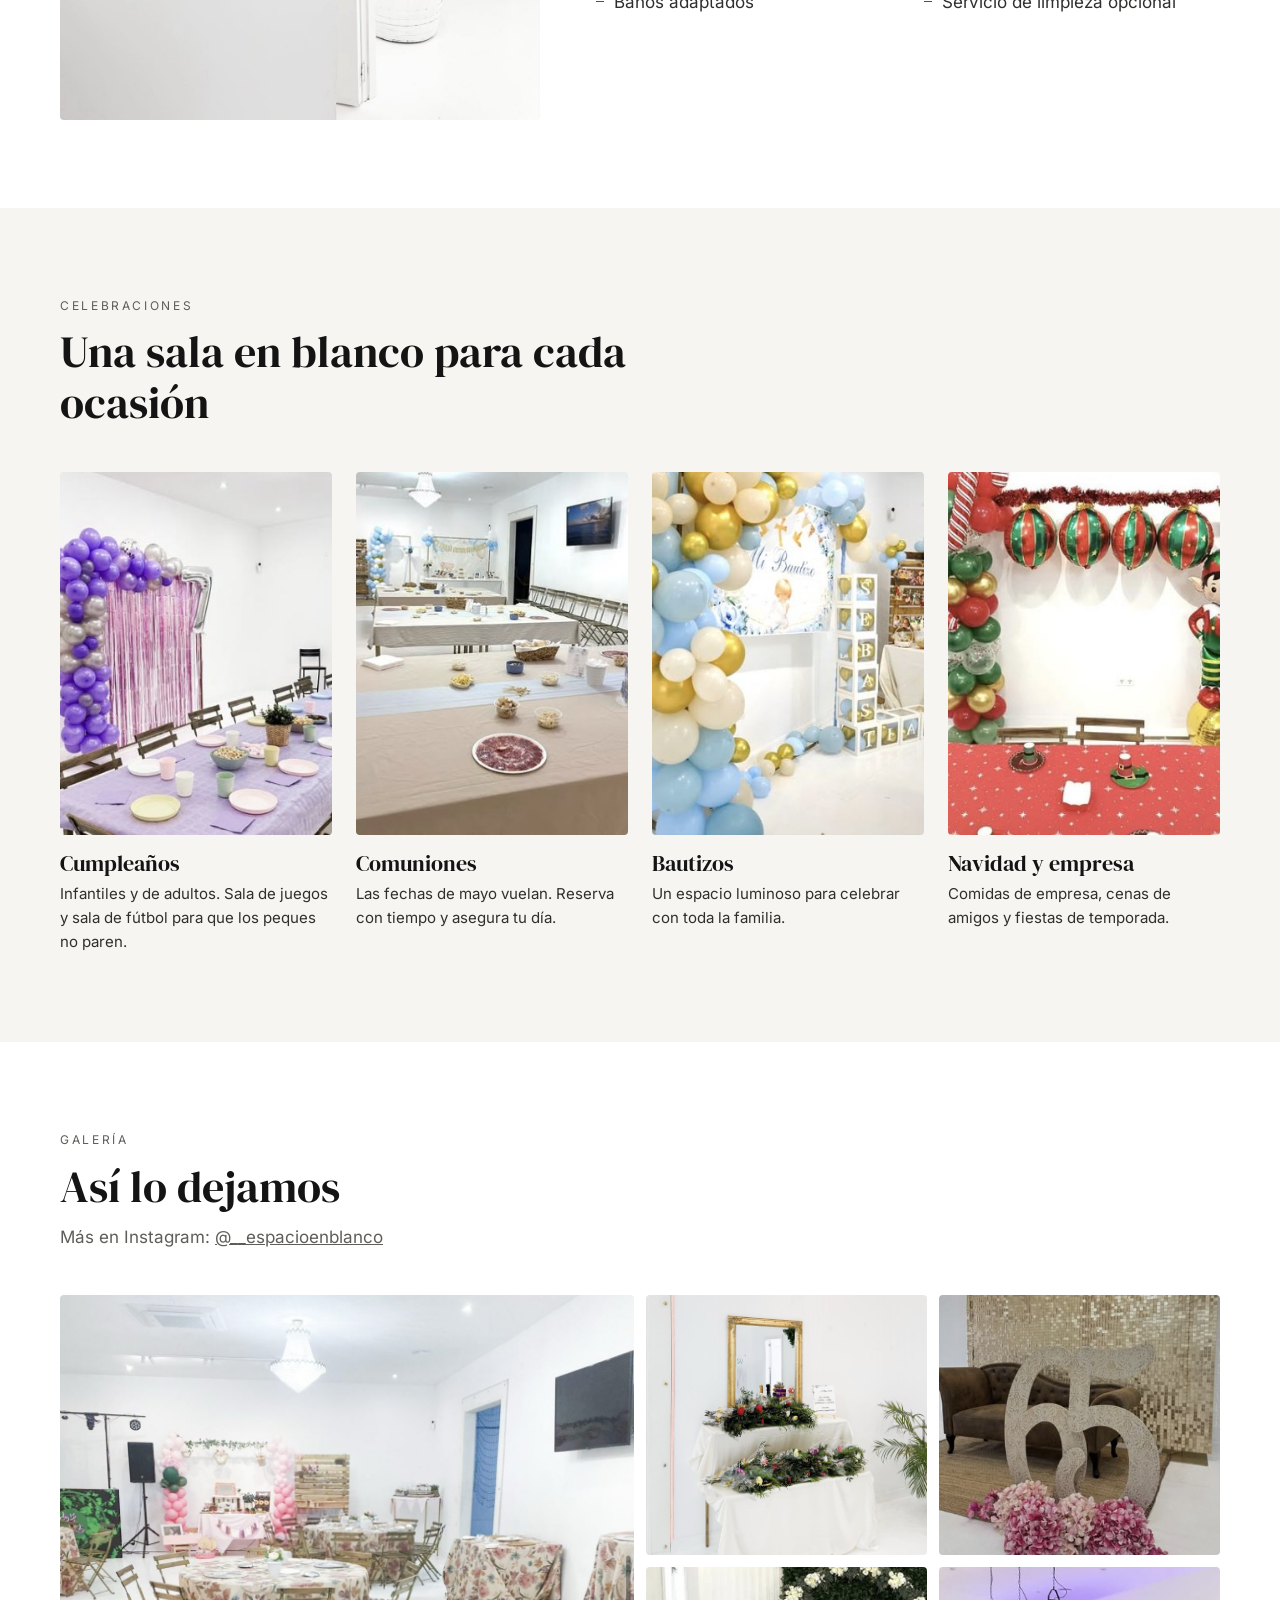
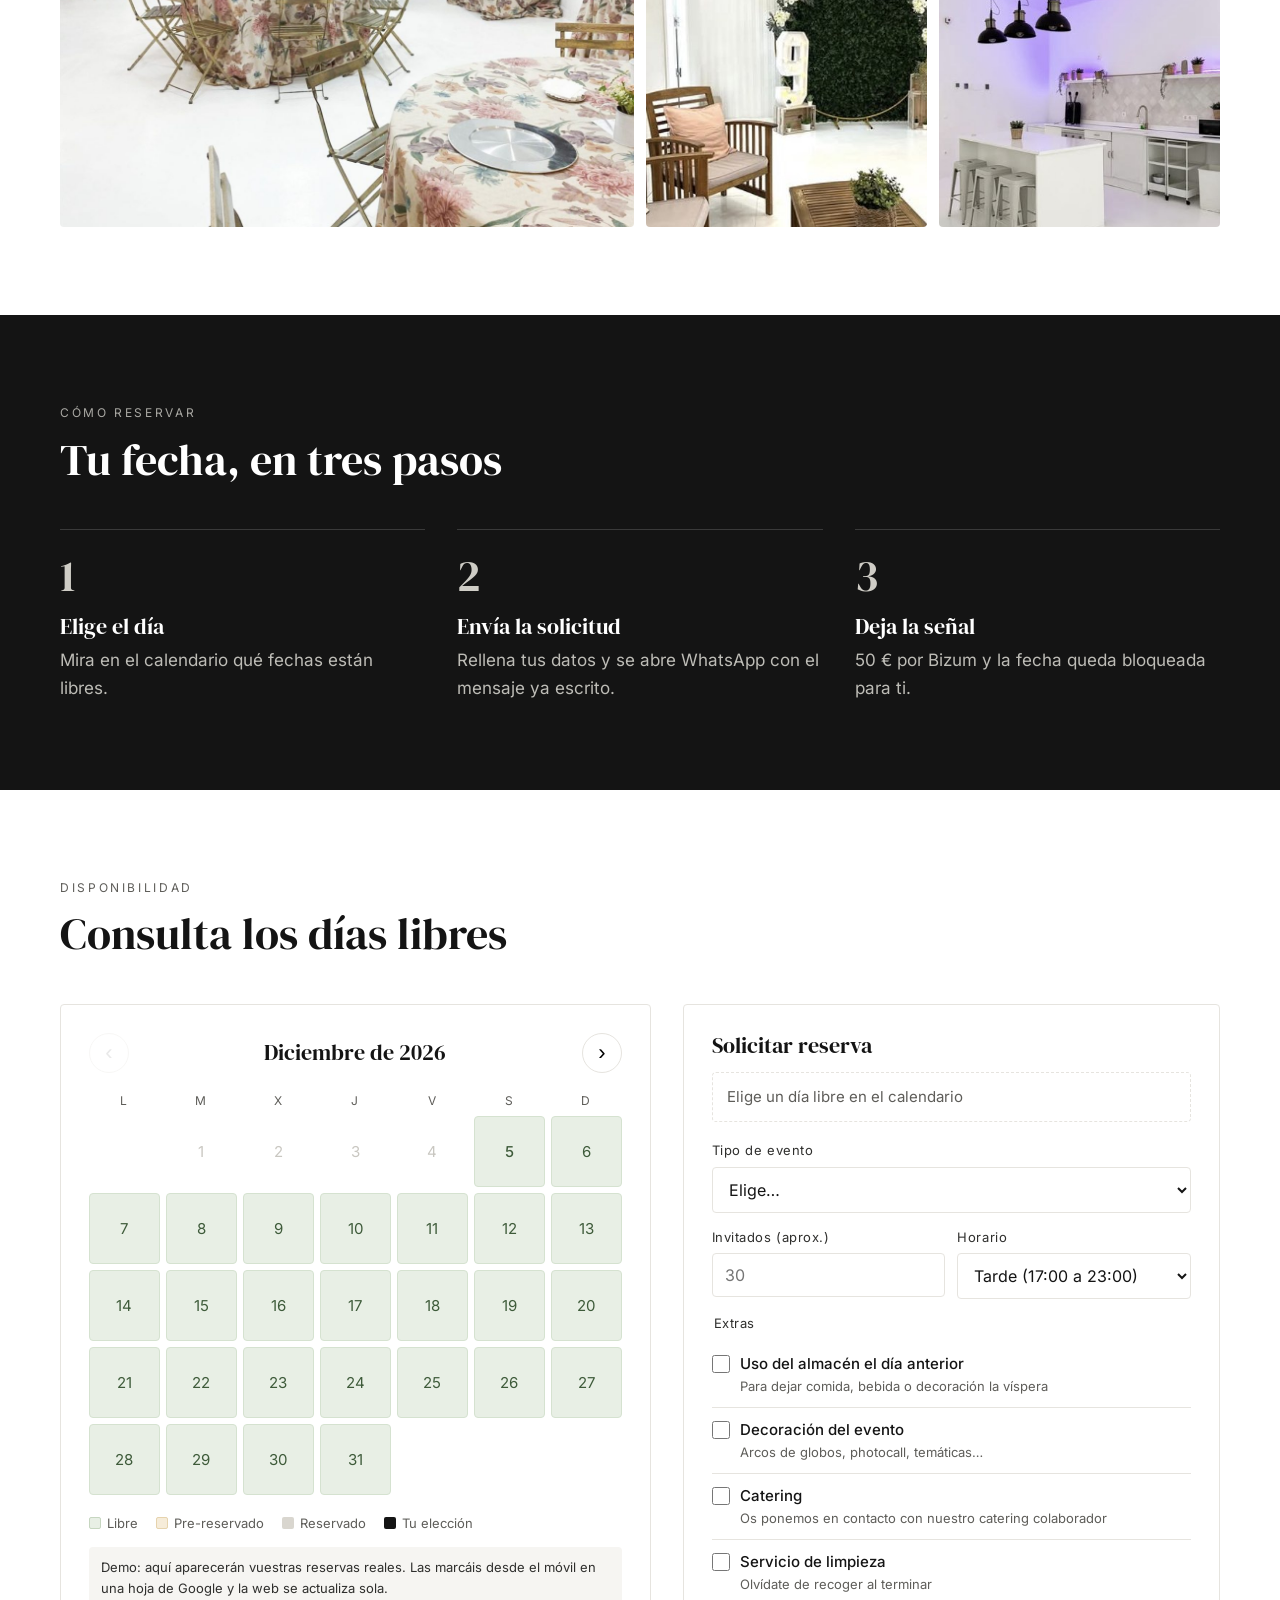
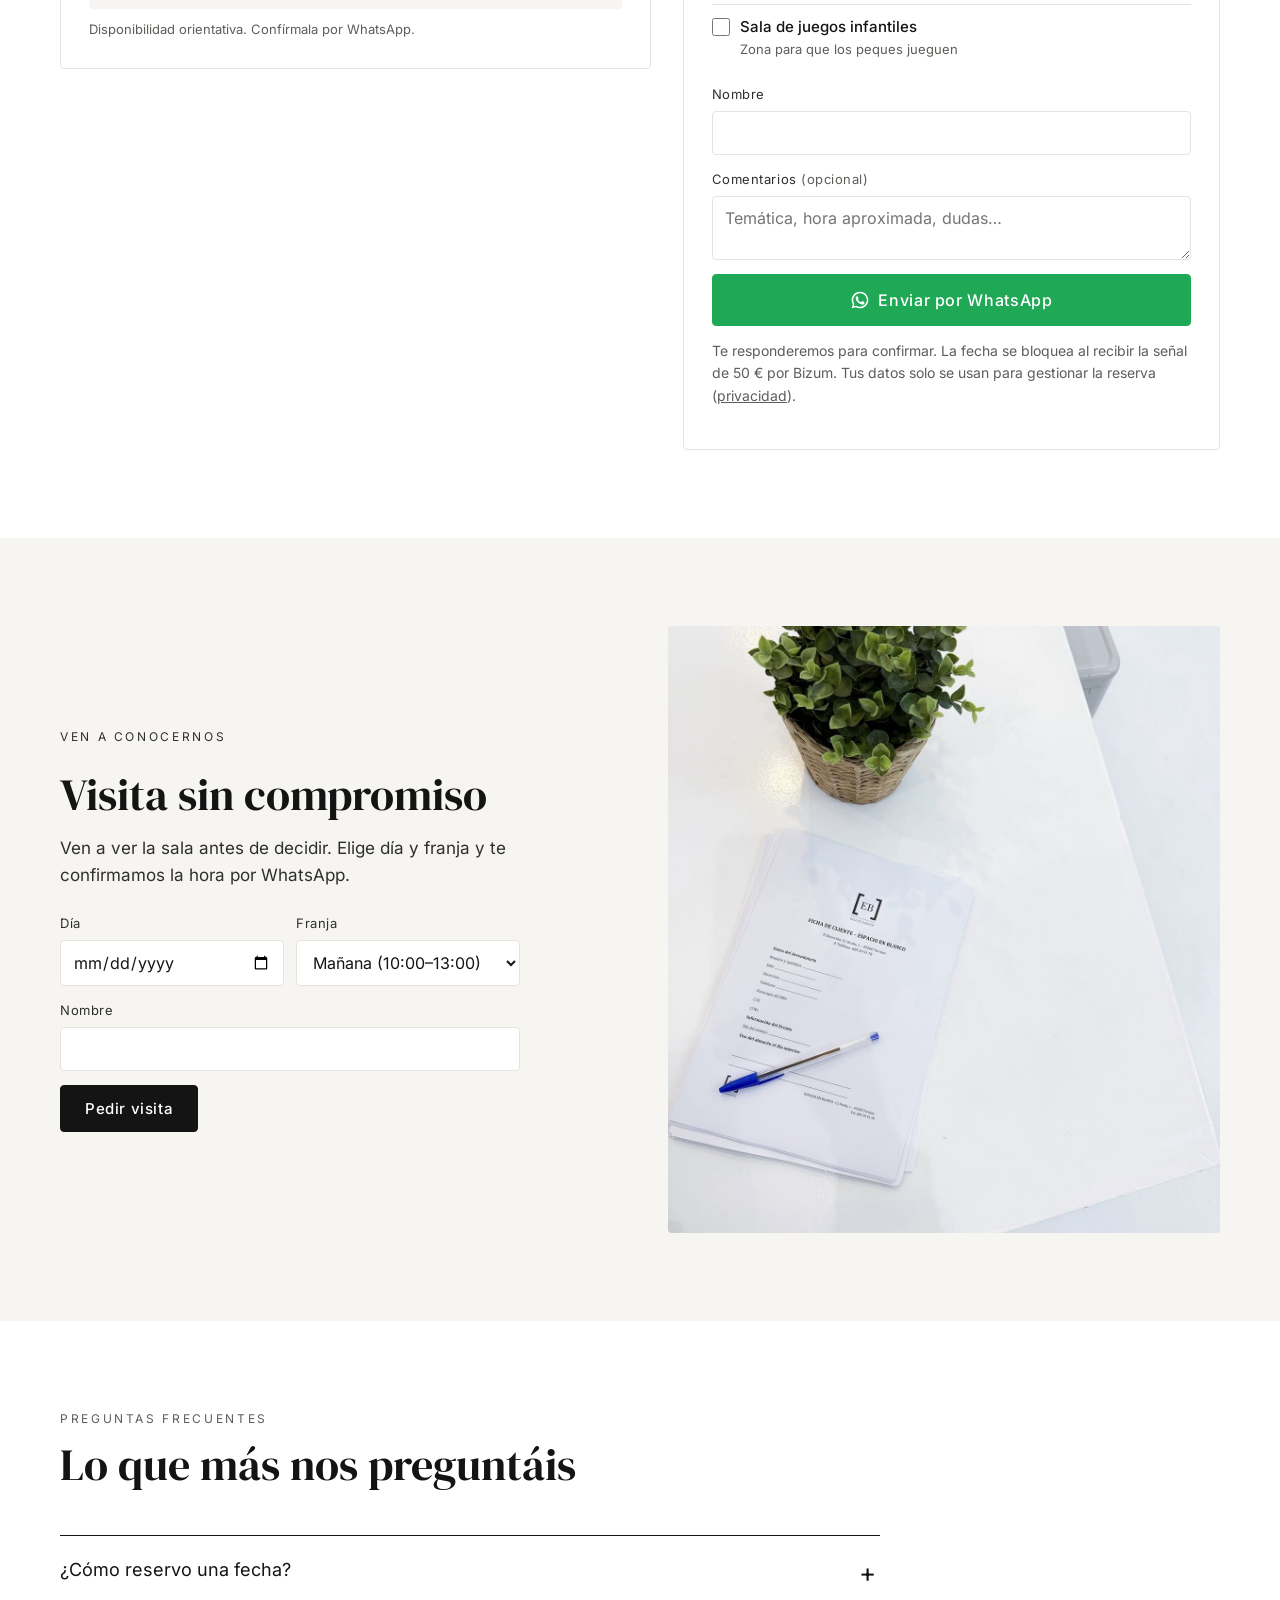
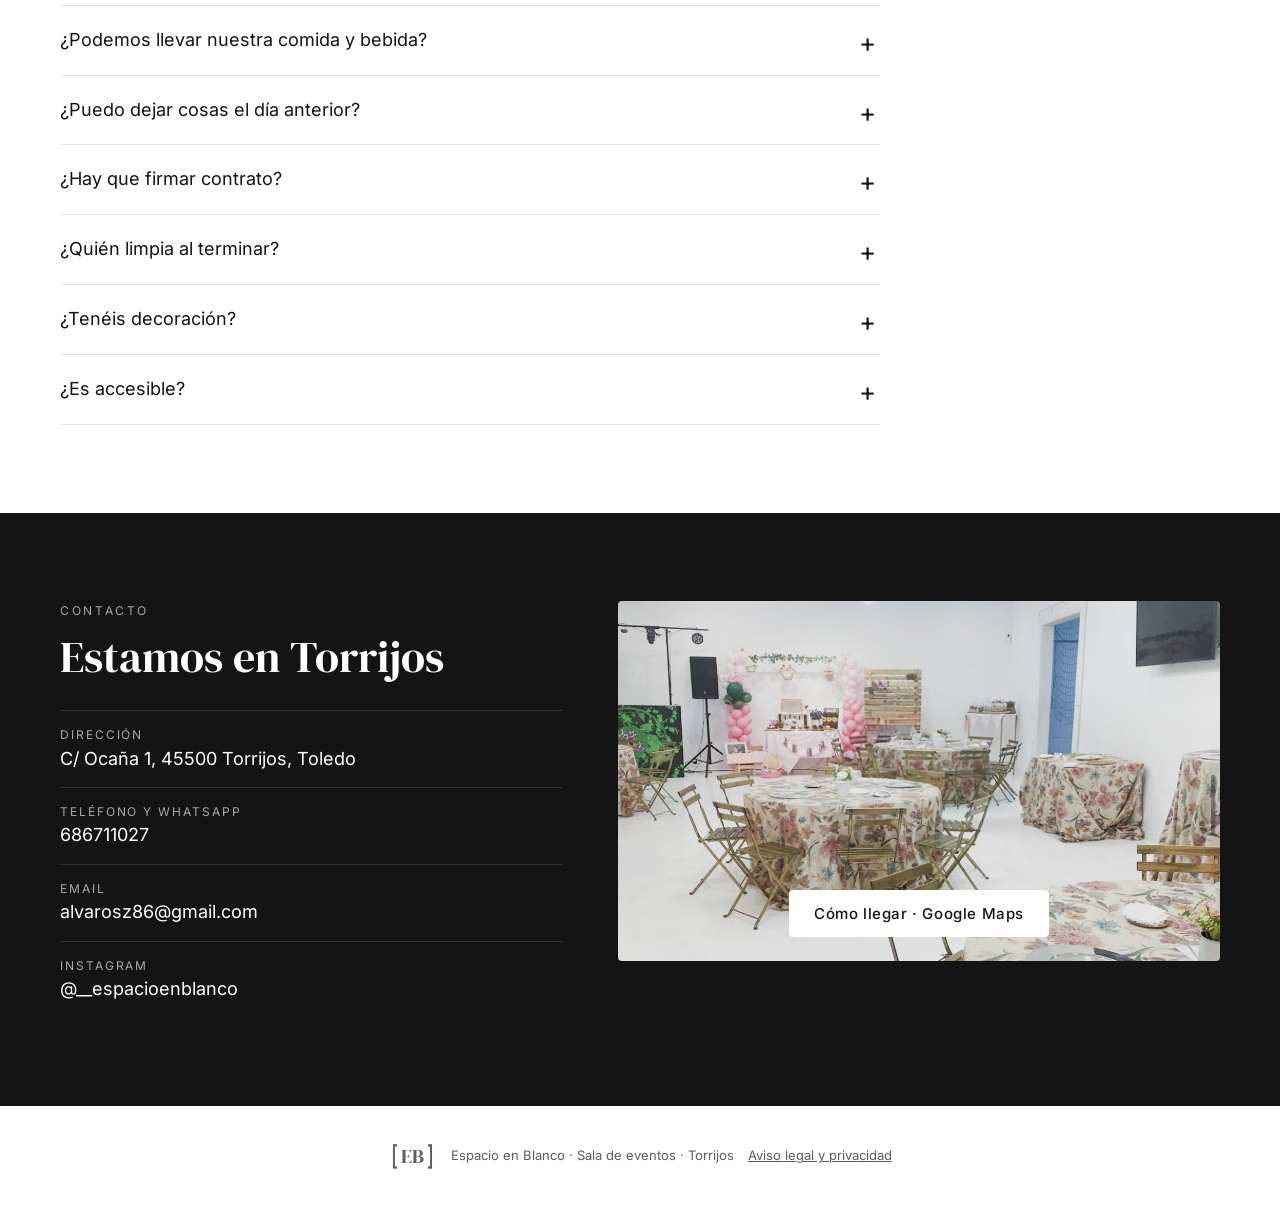
==== commit 5674563b: "Add files via upload" ====
--- a/index.html
+++ b/index.html
@@ -9,9 +9,8 @@
   <meta property="og:description" content="Consulta los días libres y reserva tu fecha por WhatsApp.">
   <meta property="og:image" content="img/entrada.jpg">
   <link rel="icon" href="data:image/svg+xml,%3Csvg xmlns='http://www.w3.org/2000/svg' viewBox='0 0 64 64'%3E%3Crect width='64' height='64' fill='white'/%3E%3Cpath d='M14 10h10v6h-4v32h4v6H14zM50 10H40v6h4v32h-4v6h10z' fill='%23111'/%3E%3C/svg%3E">
-  <link rel="preconnect" href="https://fonts.googleapis.com">
-  <link rel="preconnect" href="https://fonts.gstatic.com" crossorigin>
-  <link href="https://fonts.googleapis.com/css2?family=DM+Serif+Display:ital@0;1&family=Inter:wght@400;500;600&display=swap" rel="stylesheet">
+  <link rel="preload" href="fonts/inter-latin-400-normal.woff2" as="font" type="font/woff2" crossorigin>
+  <link rel="preload" href="fonts/dm-serif-display-latin-400-normal.woff2" as="font" type="font/woff2" crossorigin>
   <link rel="stylesheet" href="styles.css">
 </head>
 <body>
@@ -177,6 +176,7 @@
             <span><i class="dot busy"></i>Reservado</span>
             <span><i class="dot sel"></i>Tu elección</span>
           </div>
+          <p class="cal-demo" id="calDemo" hidden>Demo: aquí aparecerán vuestras reservas reales. Las marcáis desde el móvil en una hoja de Google y la web se actualiza sola.</p>
           <p class="cal-status" id="calStatus" aria-live="polite"></p>
         </div>
 
@@ -192,9 +192,7 @@
               <input type="number" name="invitados" min="1" max="300" inputmode="numeric" placeholder="30" required>
             </label>
             <label>Horario
-              <select name="horario">
-                <option>Mañana</option><option selected>Tarde</option><option>Noche</option><option>Todo el día</option>
-              </select>
+              <select name="horario" id="horario"></select>
             </label>
           </div>
 
@@ -215,7 +213,7 @@
             <svg viewBox="0 0 24 24" aria-hidden="true"><path fill="currentColor" d="M12 2a10 10 0 0 0-8.6 15.1L2 22l5-1.3A10 10 0 1 0 12 2Zm0 18.2a8.2 8.2 0 0 1-4.2-1.2l-.3-.2-3 .8.8-2.9-.2-.3A8.2 8.2 0 1 1 12 20.2Zm4.5-6.1c-.2-.1-1.5-.7-1.7-.8-.2-.1-.4-.1-.6.1l-.8 1c-.1.2-.3.2-.5.1a6.7 6.7 0 0 1-3.3-2.9c-.3-.4.2-.4.7-1.4.1-.2 0-.3 0-.4l-.8-1.8c-.2-.5-.4-.4-.6-.4h-.5a1 1 0 0 0-.7.3 3 3 0 0 0-.9 2.2 5.2 5.2 0 0 0 1.1 2.7 11.8 11.8 0 0 0 4.5 4c1.7.7 2.3.8 3.2.6.5-.1 1.5-.6 1.7-1.2.2-.6.2-1.1.1-1.2l-.4-.2Z"/></svg>
             Enviar por WhatsApp
           </button>
-          <p class="small muted">Te responderemos para confirmar. La fecha se bloquea al recibir la señal de <span data-senal>50</span> € por Bizum.</p>
+          <p class="small muted">Te responderemos para confirmar. La fecha se bloquea al recibir la señal de <span data-senal>50</span> € por Bizum. Tus datos solo se usan para gestionar la reserva (<a href="privacidad.html">privacidad</a>).</p>
         </form>
       </div>
     </section>
@@ -277,8 +275,8 @@
           </ul>
         </div>
         <div class="map">
-          <iframe title="Mapa de Espacio en Blanco" loading="lazy" referrerpolicy="no-referrer-when-downgrade"
-            src="https://www.google.com/maps?q=C%2F%20Oca%C3%B1a%201%2C%2045500%20Torrijos%2C%20Toledo&output=embed"></iframe>
+          <img src="img/comunion-mesas.jpg" alt="Sala preparada para una celebración" loading="lazy">
+          <a class="btn btn-light" data-maps target="_blank" rel="noopener" href="#">Cómo llegar · Google Maps</a>
         </div>
       </div>
     </section>
@@ -287,6 +285,7 @@
   <footer class="foot">
     <span class="brand-mark sm"><span class="br">[</span>EB<span class="br">]</span></span>
     <p>Espacio en Blanco · Sala de eventos · Torrijos</p>
+    <p><a href="privacidad.html">Aviso legal y privacidad</a></p>
   </footer>
 
   <a class="wa-float" id="waFloat" href="#" aria-label="Escríbenos por WhatsApp" target="_blank" rel="noopener">
--- a/styles.css
+++ b/styles.css
@@ -171,6 +171,8 @@
 .dot.hold { background: #f6ecd9; border: 1px solid #e6d3ad; }
 .dot.sel { background: var(--ink); }
 
+.cal-demo { margin: 14px 0 0; padding: 10px 12px; font-size: 13px; color: var(--ink-2); background: var(--tint); border-radius: var(--radius); }
+.cal-demo[hidden] { display: none; }
 .cal-status { margin: 10px 0 0; font-size: 13px; color: var(--muted); }
 .cal-status:empty { display: none; }
 .form-card h3 { margin-bottom: 14px; }
